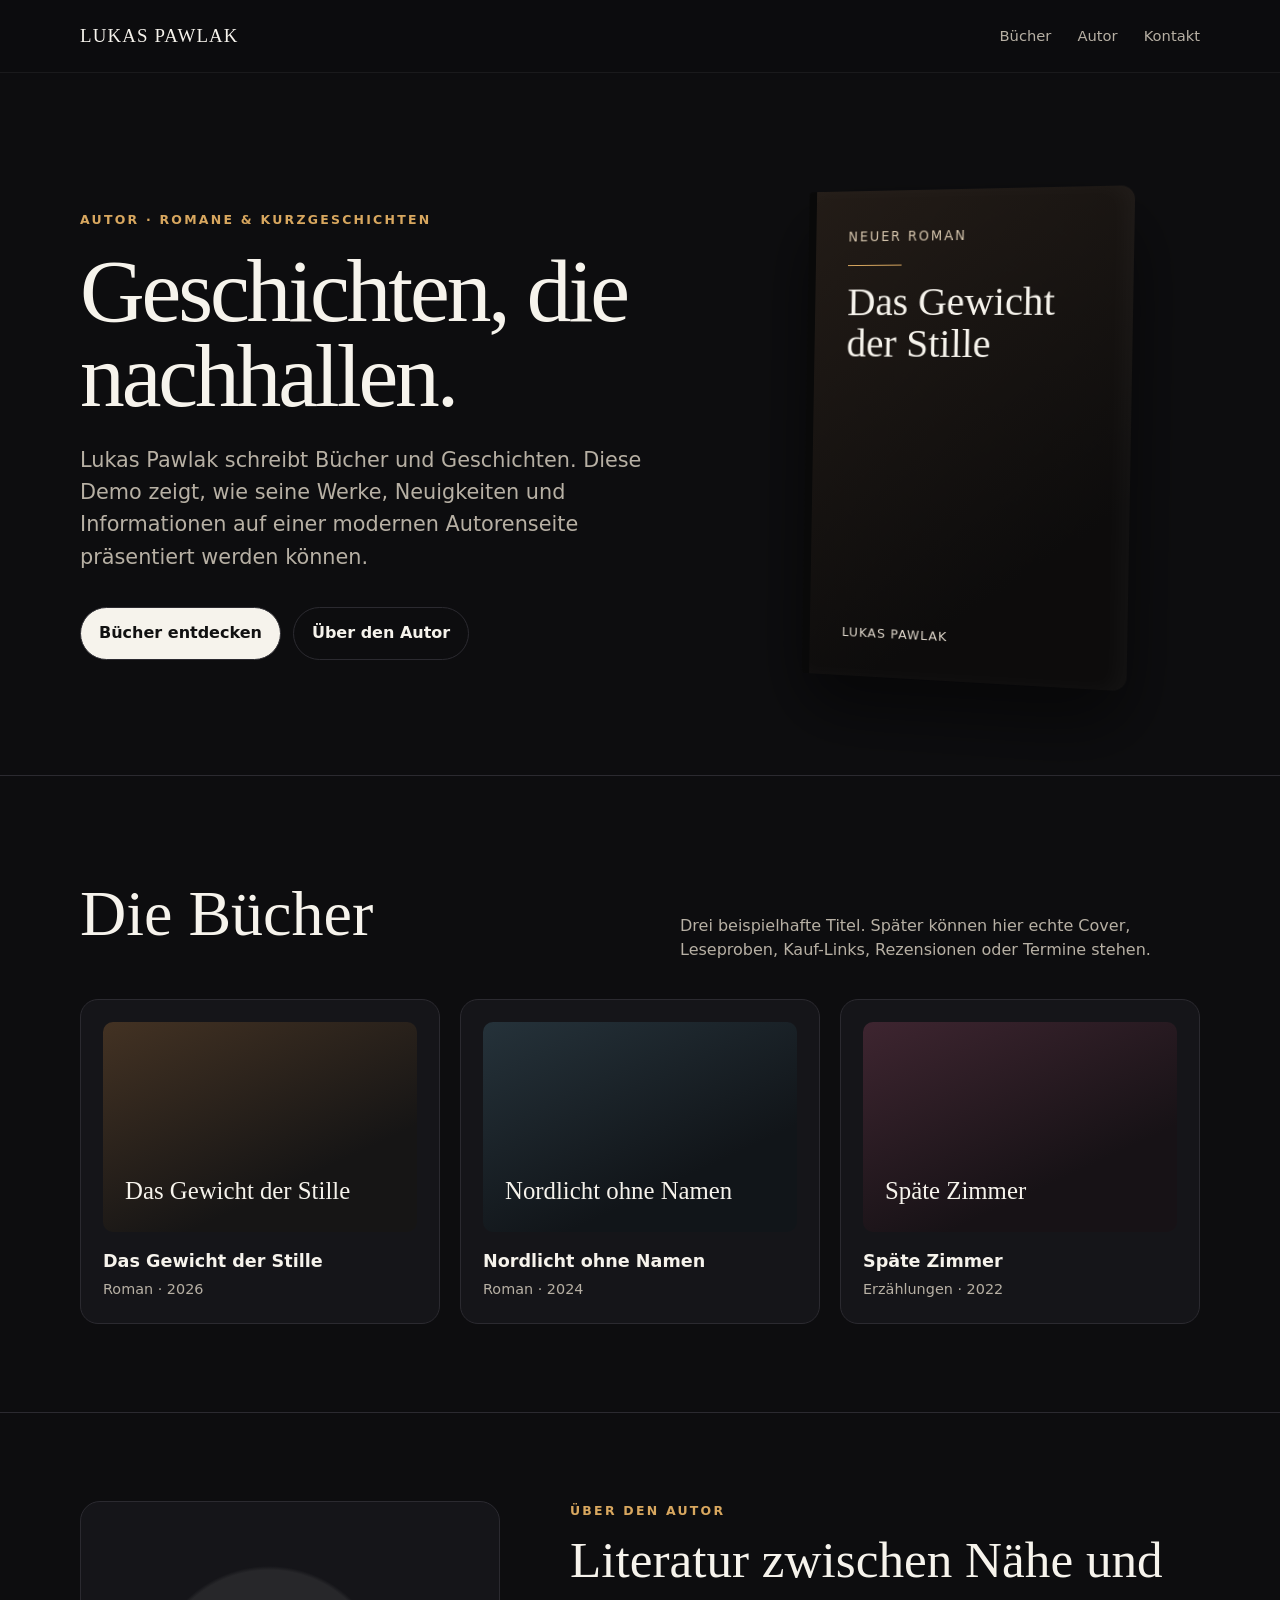
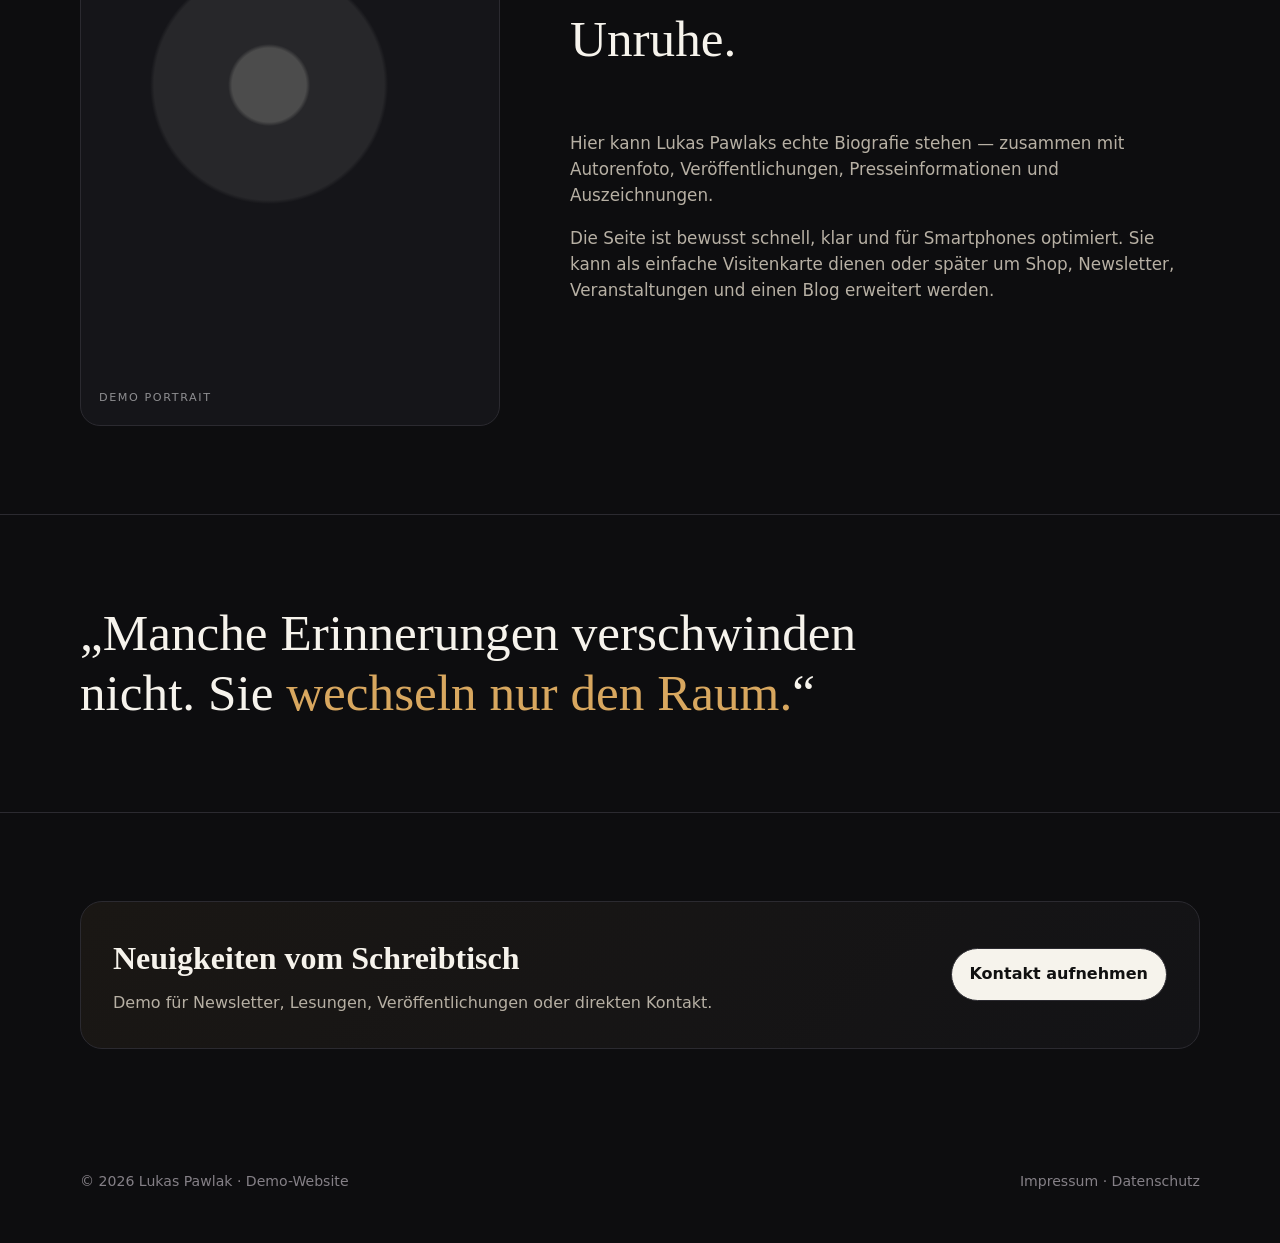
==== lukas-author-demo/index.html @ eeb44cf4 "Add Lukas Pawlak author website demo" ====
<!doctype html>
<html lang="de">
<head>
  <meta charset="utf-8" />
  <meta name="viewport" content="width=device-width,initial-scale=1" />
  <meta name="theme-color" content="#0d0d0f" />
  <title>Lukas Pawlak — Autor</title>
  <meta name="description" content="Autorenseite von Lukas Pawlak — Bücher, Geschichten und Neuigkeiten." />
  <style>
    :root{
      --bg:#0d0d0f;--panel:#151519;--text:#f6f3ec;--muted:#b7b0a4;--line:#2b2a30;--accent:#d8a75f;
    }
    *{box-sizing:border-box} html{scroll-behavior:smooth}
    body{margin:0;font-family:Inter,ui-sans-serif,system-ui,-apple-system,BlinkMacSystemFont,"Segoe UI",sans-serif;background:var(--bg);color:var(--text);line-height:1.55}
    a{color:inherit;text-decoration:none} img{max-width:100%;display:block}
    .wrap{width:min(1120px,calc(100% - 36px));margin:auto}
    header{position:sticky;top:0;z-index:20;background:rgba(13,13,15,.82);backdrop-filter:blur(16px);border-bottom:1px solid rgba(255,255,255,.06)}
    nav{height:72px;display:flex;align-items:center;justify-content:space-between;gap:20px}
    .brand{font-family:Georgia,serif;font-size:1.18rem;letter-spacing:.06em}.navlinks{display:flex;gap:26px;color:var(--muted);font-size:.92rem}
    .navlinks a:hover{color:var(--text)}
    .hero{min-height:78vh;display:grid;grid-template-columns:1.1fr .9fr;gap:70px;align-items:center;padding:86px 0 64px}
    .eyebrow{color:var(--accent);text-transform:uppercase;letter-spacing:.18em;font-size:.78rem;font-weight:700}
    h1{font-family:Georgia,"Times New Roman",serif;font-weight:500;font-size:clamp(3rem,7vw,6.6rem);line-height:.95;margin:18px 0 26px;letter-spacing:-.035em}
    .lead{font-size:clamp(1.05rem,2vw,1.3rem);color:var(--muted);max-width:640px}
    .actions{display:flex;flex-wrap:wrap;gap:12px;margin-top:34px}.btn{padding:13px 18px;border-radius:999px;border:1px solid var(--line);font-weight:650}.btn.primary{background:var(--text);color:#111}.btn:hover{transform:translateY(-1px)}
    .bookstage{display:flex;justify-content:center;perspective:1100px}.book{width:min(330px,75vw);aspect-ratio:.67;background:linear-gradient(145deg,#231c17,#0d0c0c 75%);border-radius:4px 14px 14px 4px;box-shadow:0 35px 70px rgba(0,0,0,.55),inset -10px 0 20px rgba(255,255,255,.03);transform:rotateY(-10deg) rotateZ(1deg);padding:34px;display:flex;flex-direction:column;justify-content:space-between;border-left:8px solid #090909}
    .book small{letter-spacing:.15em;text-transform:uppercase;color:#d5c5ad}.booktitle{font-family:Georgia,serif;font-size:2.55rem;line-height:1.04}.bookmark{width:56px;height:1px;background:var(--accent);margin:16px 0}.author{color:#e0d8cc;letter-spacing:.08em;text-transform:uppercase;font-size:.8rem}
    section{padding:88px 0;border-top:1px solid var(--line)}
    .sectionhead{display:flex;justify-content:space-between;gap:24px;align-items:end;margin-bottom:36px}.sectionhead h2{font-family:Georgia,serif;font-size:clamp(2.2rem,5vw,4rem);font-weight:500;margin:0}.sectionhead p{color:var(--muted);max-width:520px;margin:0}
    .grid{display:grid;grid-template-columns:repeat(3,1fr);gap:20px}.card{background:var(--panel);border:1px solid var(--line);border-radius:18px;padding:22px;min-height:310px;display:flex;flex-direction:column;justify-content:space-between}
    .cover{height:210px;border-radius:10px;padding:22px;font-family:Georgia,serif;font-size:1.55rem;display:flex;align-items:end;background:linear-gradient(155deg,#433223,#161515 70%)}
    .card:nth-child(2) .cover{background:linear-gradient(155deg,#25323a,#111519 70%)}.card:nth-child(3) .cover{background:linear-gradient(155deg,#3e2530,#171216 70%)}
    .meta{color:var(--muted);font-size:.9rem;margin-top:16px}.meta strong{color:var(--text);display:block;font-size:1.1rem;margin-bottom:3px}
    .about{display:grid;grid-template-columns:.8fr 1.2fr;gap:70px}.portrait{aspect-ratio:4/5;border-radius:20px;background:radial-gradient(circle at 45% 35%,#4c4c4c 0 9%,#27272a 10% 28%,#151519 29% 100%);position:relative;overflow:hidden;border:1px solid var(--line)}
    .portrait:after{content:"DEMO PORTRAIT";position:absolute;bottom:18px;left:18px;color:#8e8e91;font-size:.7rem;letter-spacing:.14em}.abouttext h3{font-family:Georgia,serif;font-size:clamp(2rem,4vw,3.2rem);font-weight:500;margin-top:0}.abouttext p{color:var(--muted);font-size:1.05rem}
    blockquote{font-family:Georgia,serif;font-size:clamp(1.8rem,4vw,3.25rem);line-height:1.18;margin:0;max-width:900px}blockquote span{color:var(--accent)}
    .newsletter{background:linear-gradient(135deg,#1a1714,#131316);border:1px solid var(--line);border-radius:22px;padding:32px;display:flex;justify-content:space-between;gap:30px;align-items:center}.newsletter h3{font-family:Georgia,serif;font-size:2rem;margin:0 0 8px}.newsletter p{margin:0;color:var(--muted)}
    footer{padding:34px 0 50px;color:#858087;font-size:.88rem}.foot{display:flex;justify-content:space-between;gap:20px;flex-wrap:wrap}
    @media(max-width:760px){.navlinks{display:none}.hero{grid-template-columns:1fr;gap:44px;padding-top:60px}.bookstage{order:-1}.book{width:58vw;min-width:215px}.grid{grid-template-columns:1fr}.about{grid-template-columns:1fr}.portrait{max-width:380px}.sectionhead{display:block}.sectionhead p{margin-top:12px}.newsletter{display:block}.newsletter .btn{display:inline-block;margin-top:20px}section{padding:68px 0}}
  </style>
</head>
<body>
<header><div class="wrap"><nav><a class="brand" href="#top">LUKAS PAWLAK</a><div class="navlinks"><a href="#books">Bücher</a><a href="#about">Autor</a><a href="#kontakt">Kontakt</a></div></nav></div></header>
<main id="top">
  <div class="wrap hero">
    <div>
      <div class="eyebrow">Autor · Romane & Kurzgeschichten</div>
      <h1>Geschichten, die nachhallen.</h1>
      <p class="lead">Lukas Pawlak schreibt Bücher und Geschichten. Diese Demo zeigt, wie seine Werke, Neuigkeiten und Informationen auf einer modernen Autorenseite präsentiert werden können.</p>
      <div class="actions"><a class="btn primary" href="#books">Bücher entdecken</a><a class="btn" href="#about">Über den Autor</a></div>
    </div>
    <div class="bookstage" aria-label="Buchcover Demo"><div class="book"><div><small>Neuer Roman</small><div class="bookmark"></div><div class="booktitle">Das Gewicht<br>der Stille</div></div><div class="author">Lukas Pawlak</div></div></div>
  </div>

  <section id="books"><div class="wrap"><div class="sectionhead"><h2>Die Bücher</h2><p>Drei beispielhafte Titel. Später können hier echte Cover, Leseproben, Kauf-Links, Rezensionen oder Termine stehen.</p></div>
    <div class="grid">
      <article class="card"><div class="cover">Das Gewicht der Stille</div><div class="meta"><strong>Das Gewicht der Stille</strong>Roman · 2026</div></article>
      <article class="card"><div class="cover">Nordlicht ohne Namen</div><div class="meta"><strong>Nordlicht ohne Namen</strong>Roman · 2024</div></article>
      <article class="card"><div class="cover">Späte Zimmer</div><div class="meta"><strong>Späte Zimmer</strong>Erzählungen · 2022</div></article>
    </div>
  </div></section>

  <section id="about"><div class="wrap about"><div class="portrait"></div><div class="abouttext"><div class="eyebrow">Über den Autor</div><h3>Literatur zwischen Nähe und Unruhe.</h3><p>Hier kann Lukas Pawlaks echte Biografie stehen — zusammen mit Autorenfoto, Veröffentlichungen, Presseinformationen und Auszeichnungen.</p><p>Die Seite ist bewusst schnell, klar und für Smartphones optimiert. Sie kann als einfache Visitenkarte dienen oder später um Shop, Newsletter, Veranstaltungen und einen Blog erweitert werden.</p></div></div></section>

  <section><div class="wrap"><blockquote>„Manche Erinnerungen verschwinden nicht. Sie <span>wechseln nur den Raum.</span>“</blockquote></div></section>

  <section id="kontakt"><div class="wrap"><div class="newsletter"><div><h3>Neuigkeiten vom Schreibtisch</h3><p>Demo für Newsletter, Lesungen, Veröffentlichungen oder direkten Kontakt.</p></div><a class="btn primary" href="mailto:autor@example.com">Kontakt aufnehmen</a></div></div></section>
</main>
<footer><div class="wrap foot"><span>© 2026 Lukas Pawlak · Demo-Website</span><span>Impressum · Datenschutz</span></div></footer>
</body>
</html>
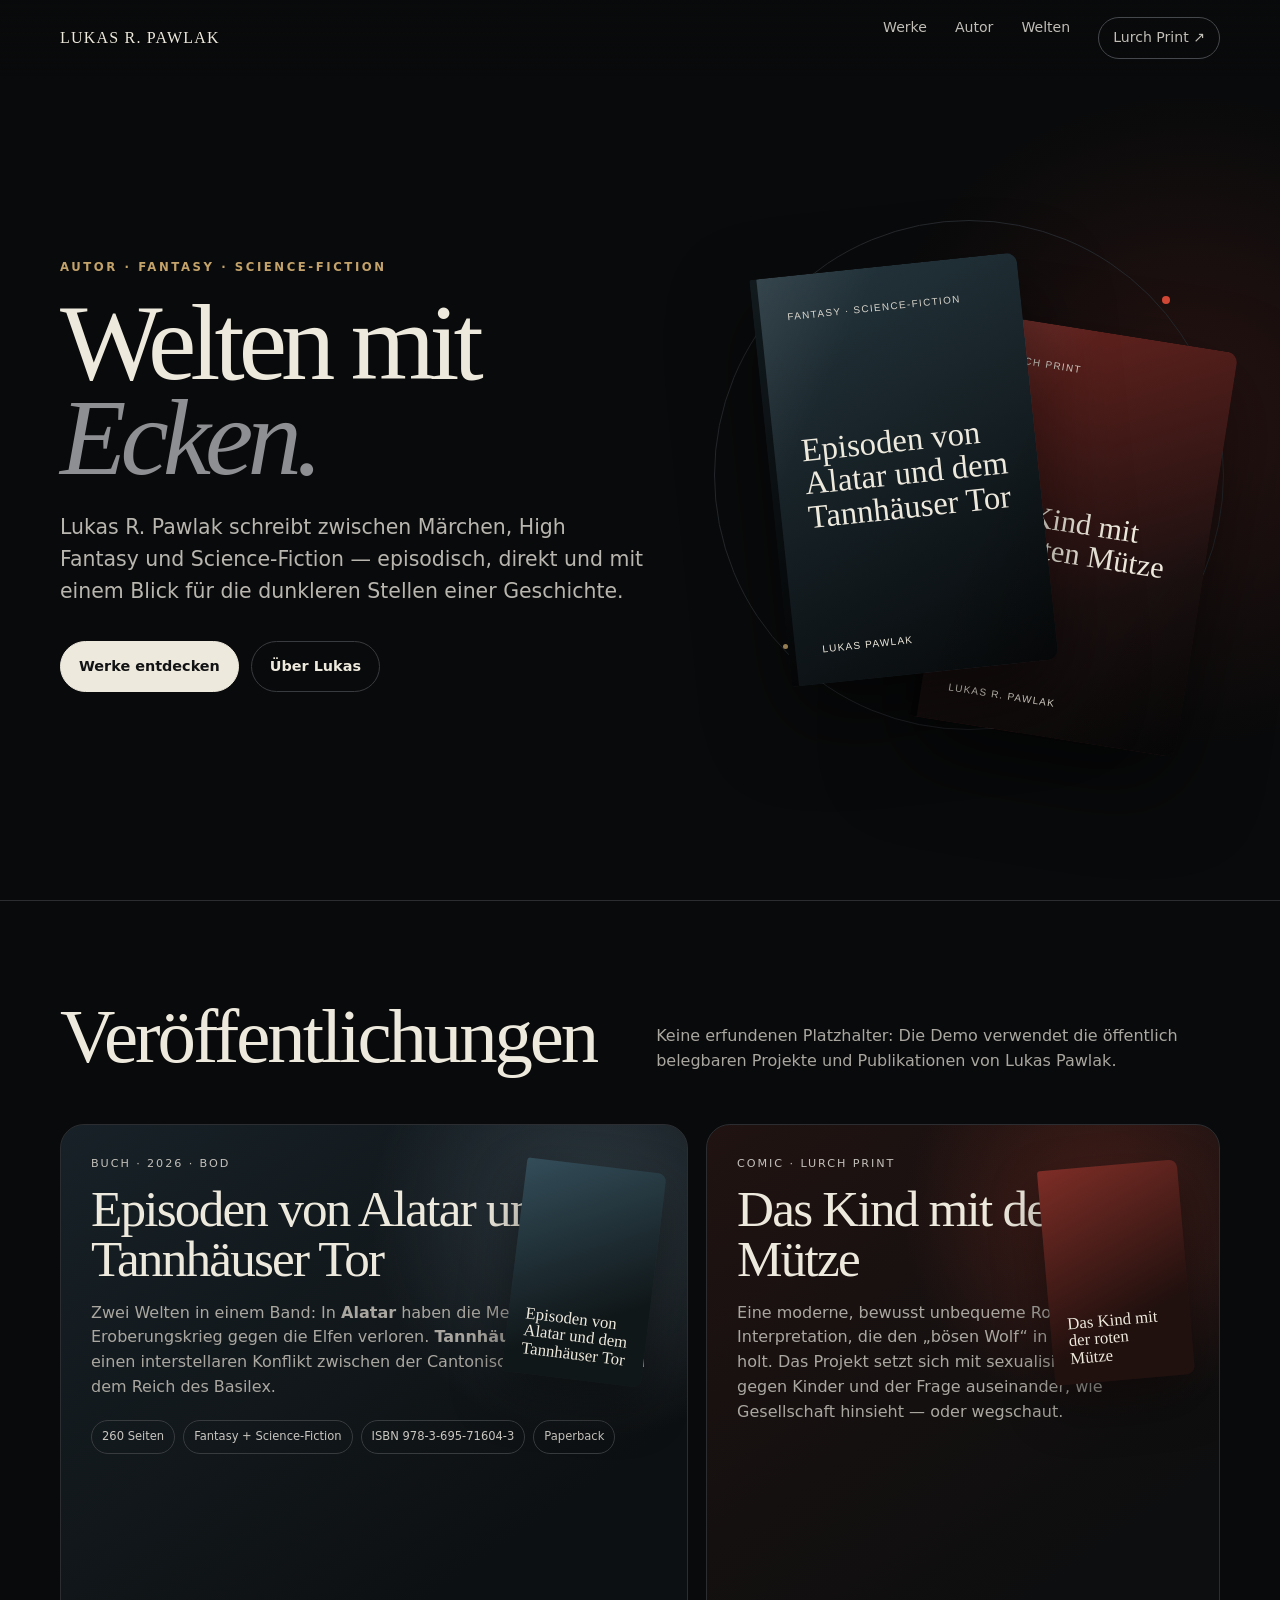
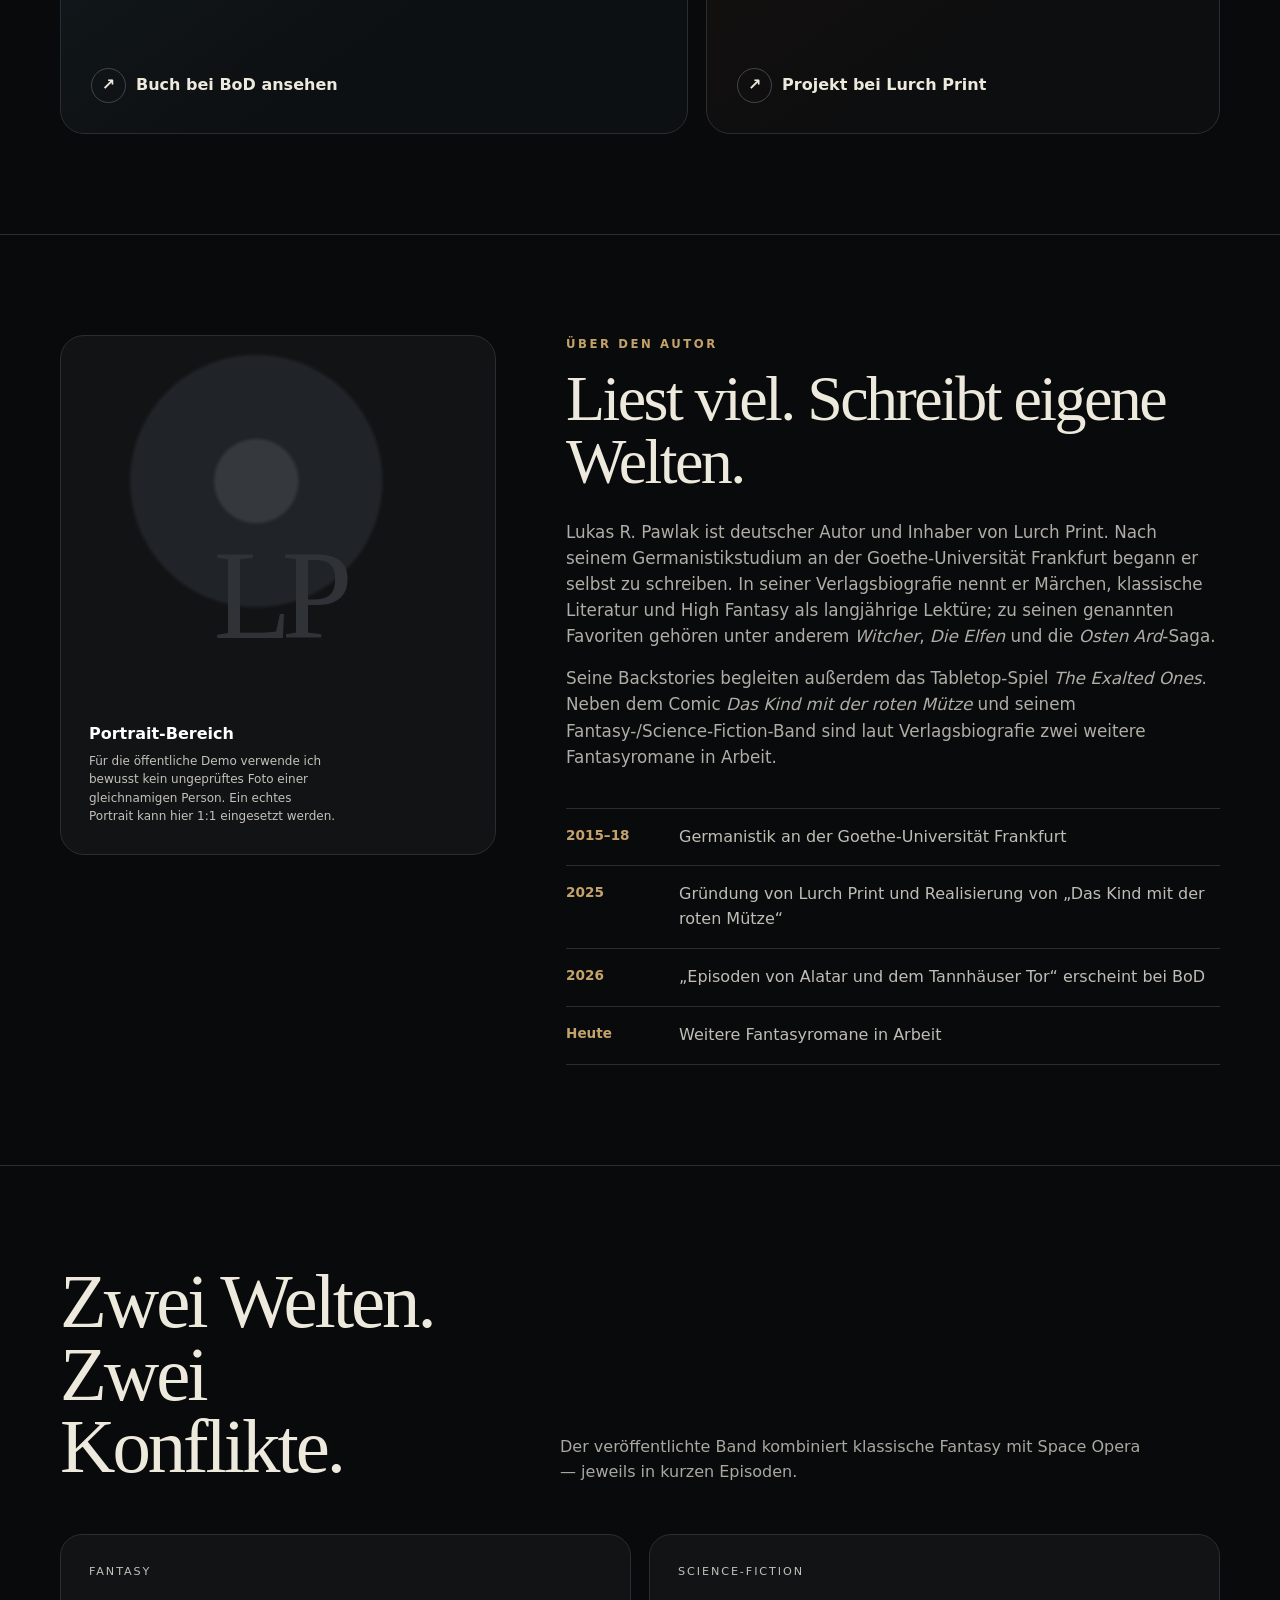
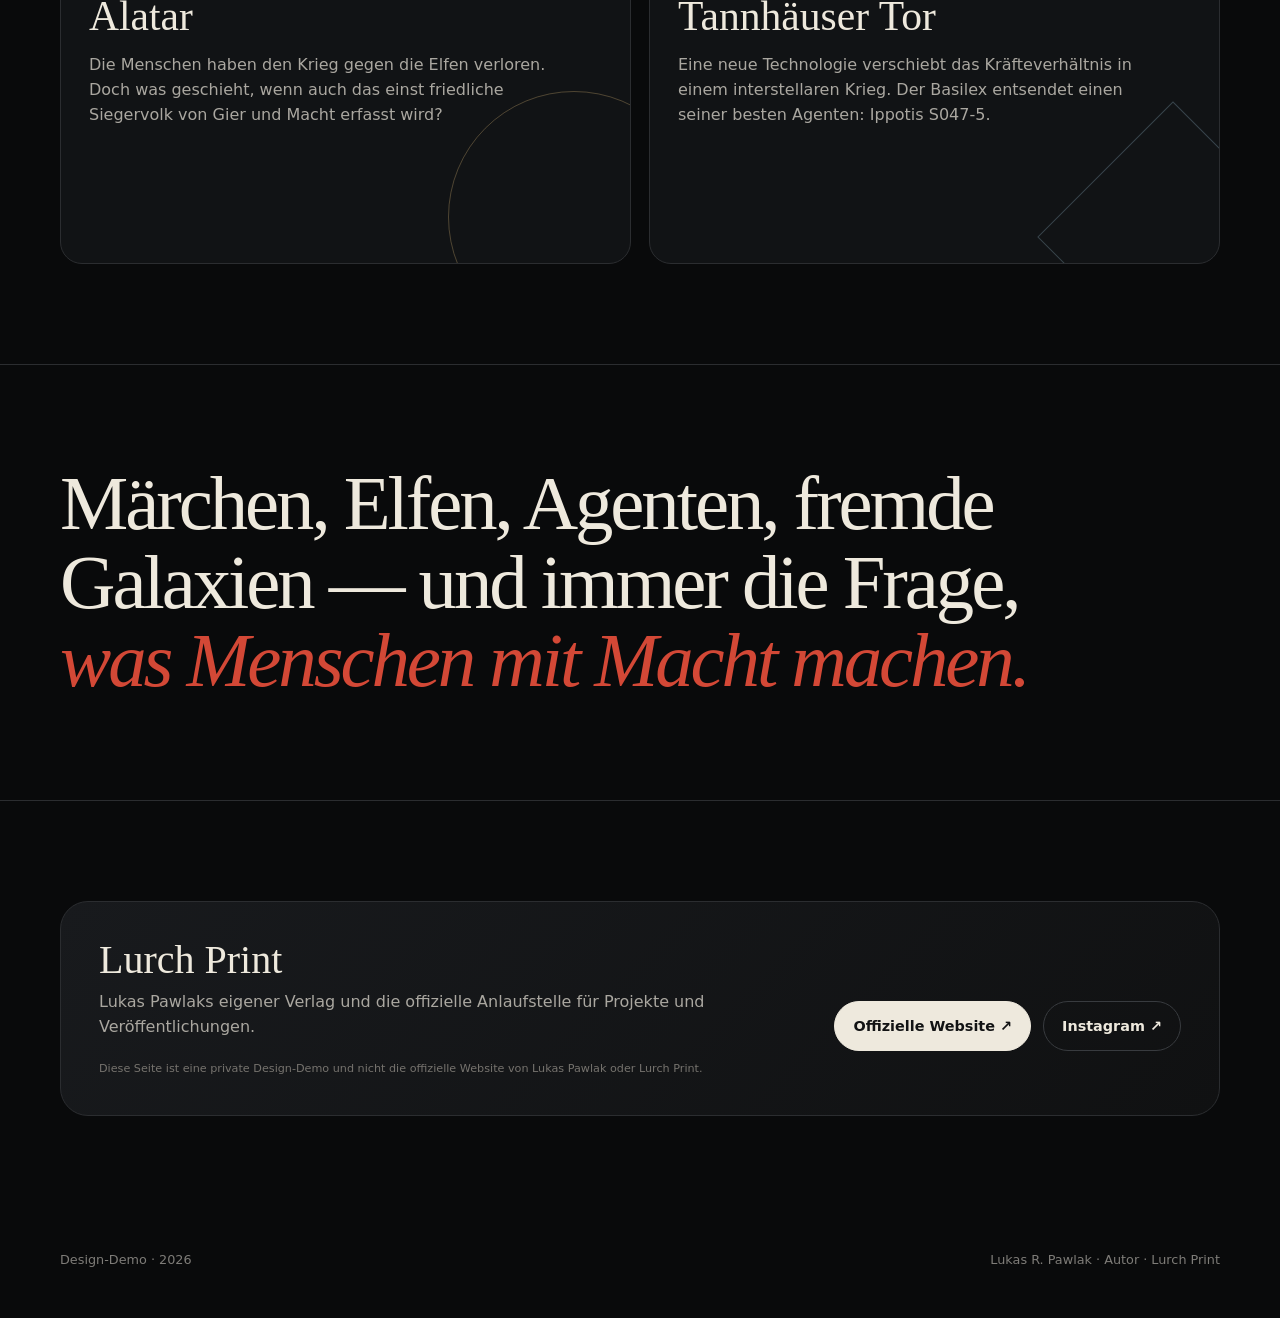
==== commit 4b85f098: "Replace placeholder demo with researched Lukas Pawlak author site" ====
--- a/lukas-author-demo/index.html
+++ b/lukas-author-demo/index.html
@@ -1,71 +1,42 @@
 <!doctype html>
 <html lang="de">
 <head>
-  <meta charset="utf-8" />
-  <meta name="viewport" content="width=device-width,initial-scale=1" />
-  <meta name="theme-color" content="#0d0d0f" />
-  <title>Lukas Pawlak — Autor</title>
-  <meta name="description" content="Autorenseite von Lukas Pawlak — Bücher, Geschichten und Neuigkeiten." />
-  <style>
-    :root{
-      --bg:#0d0d0f;--panel:#151519;--text:#f6f3ec;--muted:#b7b0a4;--line:#2b2a30;--accent:#d8a75f;
-    }
-    *{box-sizing:border-box} html{scroll-behavior:smooth}
-    body{margin:0;font-family:Inter,ui-sans-serif,system-ui,-apple-system,BlinkMacSystemFont,"Segoe UI",sans-serif;background:var(--bg);color:var(--text);line-height:1.55}
-    a{color:inherit;text-decoration:none} img{max-width:100%;display:block}
-    .wrap{width:min(1120px,calc(100% - 36px));margin:auto}
-    header{position:sticky;top:0;z-index:20;background:rgba(13,13,15,.82);backdrop-filter:blur(16px);border-bottom:1px solid rgba(255,255,255,.06)}
-    nav{height:72px;display:flex;align-items:center;justify-content:space-between;gap:20px}
-    .brand{font-family:Georgia,serif;font-size:1.18rem;letter-spacing:.06em}.navlinks{display:flex;gap:26px;color:var(--muted);font-size:.92rem}
-    .navlinks a:hover{color:var(--text)}
-    .hero{min-height:78vh;display:grid;grid-template-columns:1.1fr .9fr;gap:70px;align-items:center;padding:86px 0 64px}
-    .eyebrow{color:var(--accent);text-transform:uppercase;letter-spacing:.18em;font-size:.78rem;font-weight:700}
-    h1{font-family:Georgia,"Times New Roman",serif;font-weight:500;font-size:clamp(3rem,7vw,6.6rem);line-height:.95;margin:18px 0 26px;letter-spacing:-.035em}
-    .lead{font-size:clamp(1.05rem,2vw,1.3rem);color:var(--muted);max-width:640px}
-    .actions{display:flex;flex-wrap:wrap;gap:12px;margin-top:34px}.btn{padding:13px 18px;border-radius:999px;border:1px solid var(--line);font-weight:650}.btn.primary{background:var(--text);color:#111}.btn:hover{transform:translateY(-1px)}
-    .bookstage{display:flex;justify-content:center;perspective:1100px}.book{width:min(330px,75vw);aspect-ratio:.67;background:linear-gradient(145deg,#231c17,#0d0c0c 75%);border-radius:4px 14px 14px 4px;box-shadow:0 35px 70px rgba(0,0,0,.55),inset -10px 0 20px rgba(255,255,255,.03);transform:rotateY(-10deg) rotateZ(1deg);padding:34px;display:flex;flex-direction:column;justify-content:space-between;border-left:8px solid #090909}
-    .book small{letter-spacing:.15em;text-transform:uppercase;color:#d5c5ad}.booktitle{font-family:Georgia,serif;font-size:2.55rem;line-height:1.04}.bookmark{width:56px;height:1px;background:var(--accent);margin:16px 0}.author{color:#e0d8cc;letter-spacing:.08em;text-transform:uppercase;font-size:.8rem}
-    section{padding:88px 0;border-top:1px solid var(--line)}
-    .sectionhead{display:flex;justify-content:space-between;gap:24px;align-items:end;margin-bottom:36px}.sectionhead h2{font-family:Georgia,serif;font-size:clamp(2.2rem,5vw,4rem);font-weight:500;margin:0}.sectionhead p{color:var(--muted);max-width:520px;margin:0}
-    .grid{display:grid;grid-template-columns:repeat(3,1fr);gap:20px}.card{background:var(--panel);border:1px solid var(--line);border-radius:18px;padding:22px;min-height:310px;display:flex;flex-direction:column;justify-content:space-between}
-    .cover{height:210px;border-radius:10px;padding:22px;font-family:Georgia,serif;font-size:1.55rem;display:flex;align-items:end;background:linear-gradient(155deg,#433223,#161515 70%)}
-    .card:nth-child(2) .cover{background:linear-gradient(155deg,#25323a,#111519 70%)}.card:nth-child(3) .cover{background:linear-gradient(155deg,#3e2530,#171216 70%)}
-    .meta{color:var(--muted);font-size:.9rem;margin-top:16px}.meta strong{color:var(--text);display:block;font-size:1.1rem;margin-bottom:3px}
-    .about{display:grid;grid-template-columns:.8fr 1.2fr;gap:70px}.portrait{aspect-ratio:4/5;border-radius:20px;background:radial-gradient(circle at 45% 35%,#4c4c4c 0 9%,#27272a 10% 28%,#151519 29% 100%);position:relative;overflow:hidden;border:1px solid var(--line)}
-    .portrait:after{content:"DEMO PORTRAIT";position:absolute;bottom:18px;left:18px;color:#8e8e91;font-size:.7rem;letter-spacing:.14em}.abouttext h3{font-family:Georgia,serif;font-size:clamp(2rem,4vw,3.2rem);font-weight:500;margin-top:0}.abouttext p{color:var(--muted);font-size:1.05rem}
-    blockquote{font-family:Georgia,serif;font-size:clamp(1.8rem,4vw,3.25rem);line-height:1.18;margin:0;max-width:900px}blockquote span{color:var(--accent)}
-    .newsletter{background:linear-gradient(135deg,#1a1714,#131316);border:1px solid var(--line);border-radius:22px;padding:32px;display:flex;justify-content:space-between;gap:30px;align-items:center}.newsletter h3{font-family:Georgia,serif;font-size:2rem;margin:0 0 8px}.newsletter p{margin:0;color:var(--muted)}
-    footer{padding:34px 0 50px;color:#858087;font-size:.88rem}.foot{display:flex;justify-content:space-between;gap:20px;flex-wrap:wrap}
-    @media(max-width:760px){.navlinks{display:none}.hero{grid-template-columns:1fr;gap:44px;padding-top:60px}.bookstage{order:-1}.book{width:58vw;min-width:215px}.grid{grid-template-columns:1fr}.about{grid-template-columns:1fr}.portrait{max-width:380px}.sectionhead{display:block}.sectionhead p{margin-top:12px}.newsletter{display:block}.newsletter .btn{display:inline-block;margin-top:20px}section{padding:68px 0}}
-  </style>
+<meta charset="utf-8" />
+<meta name="viewport" content="width=device-width,initial-scale=1,viewport-fit=cover" />
+<meta name="theme-color" content="#0b0c0d" />
+<title>Lukas R. Pawlak — Autor · Fantasy · Science-Fiction</title>
+<meta name="description" content="Lukas R. Pawlak — Autor von Fantasy- und Science-Fiction-Geschichten, Gründer von Lurch Print." />
+<style>
+:root{--bg:#090a0b;--paper:#eee9dd;--ink:#121314;--muted:#a29f98;--line:#2b2d30;--red:#d34836;--gold:#c4a36b;--blue:#728c9c}
+*{box-sizing:border-box}html{scroll-behavior:smooth}body{margin:0;background:var(--bg);color:var(--paper);font-family:Inter,ui-sans-serif,system-ui,-apple-system,BlinkMacSystemFont,"Segoe UI",sans-serif;line-height:1.55;overflow-x:hidden}a{color:inherit;text-decoration:none}button,a{touch-action:manipulation}.wrap{width:min(1160px,calc(100% - 34px));margin:auto}
+header{position:fixed;top:0;left:0;right:0;z-index:50;background:linear-gradient(to bottom,rgba(9,10,11,.94),rgba(9,10,11,.62),transparent);padding-top:env(safe-area-inset-top)}nav{height:76px;display:flex;align-items:center;justify-content:space-between}.brand{font-family:Georgia,serif;letter-spacing:.075em;font-size:1rem}.links{display:flex;gap:28px;color:#c1beb7;font-size:.88rem}.links a:hover{color:#fff}.pill{border:1px solid #45484c;border-radius:999px;padding:9px 14px}
+.hero{min-height:100svh;display:grid;grid-template-columns:1.08fr .92fr;align-items:center;gap:70px;padding:130px 0 80px;position:relative}.hero:before{content:"";position:absolute;z-index:-1;width:680px;height:680px;border-radius:50%;right:-310px;top:80px;background:radial-gradient(circle,rgba(211,72,54,.15),rgba(211,72,54,0) 68%)}.kicker{font-size:.73rem;text-transform:uppercase;letter-spacing:.22em;color:var(--gold);font-weight:800}.hero h1{font:500 clamp(3.9rem,8.5vw,8rem)/.88 Georgia,serif;letter-spacing:-.055em;margin:18px 0 26px}.hero h1 i{font-weight:400;color:#8d8f92}.lead{max-width:650px;font-size:clamp(1.05rem,2vw,1.28rem);color:#b9b6af}.actions{display:flex;gap:12px;flex-wrap:wrap;margin-top:34px}.btn{display:inline-flex;align-items:center;justify-content:center;padding:13px 18px;border-radius:999px;border:1px solid #383b3f;font-weight:700;font-size:.9rem;transition:.2s}.btn.primary{background:var(--paper);color:var(--ink);border-color:var(--paper)}.btn:hover{transform:translateY(-2px)}
+.visual{position:relative;min-height:570px;display:flex;align-items:center;justify-content:center}.book{position:absolute;width:268px;aspect-ratio:.655;border-radius:3px 11px 11px 3px;padding:27px;box-shadow:0 35px 80px rgba(0,0,0,.5);display:flex;flex-direction:column;justify-content:space-between;font-family:Georgia,serif;border-left:7px solid rgba(0,0,0,.4);overflow:hidden}.book:after{content:"";position:absolute;inset:0;background:linear-gradient(120deg,rgba(255,255,255,.08),transparent 25%,transparent 70%,rgba(0,0,0,.22));pointer-events:none}.book.one{background:linear-gradient(155deg,#25363e,#11191d 63%,#07090a);transform:translate(-65px,-5px) rotate(-6deg);z-index:2}.book.two{background:linear-gradient(155deg,#6a241f,#1b1010 65%,#080808);transform:translate(105px,60px) rotate(9deg);z-index:1}.book .small{font-family:Inter,sans-serif;text-transform:uppercase;letter-spacing:.14em;font-size:.62rem;color:#d8d5cc}.book .bt{font-size:2.05rem;line-height:1.02}.book.two .bt{font-size:1.9rem}.book .ba{font-family:Inter,sans-serif;text-transform:uppercase;letter-spacing:.12em;font-size:.63rem}.orbit{position:absolute;width:510px;height:510px;border-radius:50%;border:1px solid #25282c}.orbit:before,.orbit:after{content:"";position:absolute;border-radius:50%;background:var(--red)}.orbit:before{width:8px;height:8px;top:75px;right:53px}.orbit:after{width:5px;height:5px;bottom:80px;left:68px;background:var(--gold)}
+section{border-top:1px solid var(--line);padding:100px 0}.head{display:grid;grid-template-columns:.8fr 1.2fr;gap:60px;align-items:end;margin-bottom:50px}.head h2{font:500 clamp(2.7rem,6vw,5.2rem)/.95 Georgia,serif;letter-spacing:-.04em;margin:0}.head p{margin:0;color:#aaa7a0;max-width:600px}.works{display:grid;grid-template-columns:1.1fr .9fr;gap:18px}.work{border:1px solid var(--line);background:#111315;border-radius:24px;overflow:hidden;min-height:480px;position:relative;display:flex;flex-direction:column;justify-content:space-between;padding:30px}.work.feature{min-height:610px;background:radial-gradient(circle at 85% 15%,rgba(114,140,156,.3),transparent 30%),linear-gradient(145deg,#172127,#0d1012 70%)}.work.red{background:radial-gradient(circle at 78% 15%,rgba(211,72,54,.25),transparent 31%),linear-gradient(145deg,#201311,#0d0e0f 73%)}.tag{font-size:.7rem;text-transform:uppercase;letter-spacing:.17em;color:#c3c0ba}.work h3{font:500 clamp(2.25rem,4vw,4.2rem)/.98 Georgia,serif;margin:12px 0 16px;letter-spacing:-.035em}.work p{color:#aaa7a0;max-width:660px}.facts{display:flex;gap:8px;flex-wrap:wrap;margin:20px 0}.fact{border:1px solid #383b3e;border-radius:999px;padding:7px 10px;font-size:.72rem;color:#c9c6c0}.worklink{display:inline-flex;align-items:center;gap:10px;margin-top:15px;font-weight:800}.arrow{width:35px;height:35px;border-radius:50%;display:grid;place-items:center;border:1px solid #42464b}.cover-mini{position:absolute;right:33px;top:40px;width:140px;aspect-ratio:.65;border-radius:3px 8px 8px 3px;background:linear-gradient(155deg,#334d59,#101719 70%);box-shadow:0 22px 50px rgba(0,0,0,.45);transform:rotate(7deg);padding:17px;font:500 1.05rem/1.05 Georgia,serif;display:flex;align-items:end}.work.red .cover-mini{background:linear-gradient(155deg,#7d2d26,#20100e 70%);transform:rotate(-5deg)}
+.bio{display:grid;grid-template-columns:.8fr 1.2fr;gap:70px;align-items:start}.portrait{border:1px solid var(--line);border-radius:24px;overflow:hidden;min-height:520px;position:relative;background:radial-gradient(circle at 45% 28%,#35383c 0 9%,#202327 10% 28%,#111315 29% 100%);display:flex;align-items:end;padding:28px}.portrait .monogram{position:absolute;inset:0;display:grid;place-items:center;font:500 8rem/1 Georgia,serif;color:#2f3337;letter-spacing:-.08em}.portrait .caption{position:relative;z-index:2;font-size:.75rem;color:#c5c1ba;max-width:250px}.portrait .caption strong{display:block;color:#fff;font-size:1rem;margin-bottom:5px}.bioText h3{font:500 clamp(2.5rem,5vw,4.6rem)/.98 Georgia,serif;letter-spacing:-.04em;margin:15px 0 25px}.bioText p{color:#b0ada6;font-size:1.05rem;max-width:720px}.timeline{margin-top:38px;border-top:1px solid var(--line)}.row{display:grid;grid-template-columns:95px 1fr;gap:18px;padding:16px 0;border-bottom:1px solid var(--line)}.row b{color:var(--gold);font-size:.85rem}.row span{color:#c0bdb6}
+.worlds{display:grid;grid-template-columns:repeat(2,1fr);gap:18px}.world{min-height:330px;border-radius:22px;border:1px solid var(--line);padding:28px;position:relative;overflow:hidden;background:#111315}.world:first-child:after{content:"";position:absolute;width:250px;height:250px;border:1px solid rgba(196,163,107,.35);border-radius:50%;right:-70px;bottom:-80px}.world:last-child:after{content:"";position:absolute;width:190px;height:190px;border:1px solid rgba(114,140,156,.4);transform:rotate(45deg);right:-50px;bottom:-70px}.world h3{font:500 2.6rem/1 Georgia,serif;margin:15px 0}.world p{color:#aaa7a0;max-width:480px}
+.quote{font:500 clamp(2.5rem,6vw,5.5rem)/1.02 Georgia,serif;letter-spacing:-.04em;max-width:1030px}.quote em{color:var(--red);font-weight:400}.contact{display:flex;justify-content:space-between;gap:35px;align-items:center;border-radius:28px;background:linear-gradient(135deg,#181a1d,#101112);border:1px solid var(--line);padding:38px}.contact h3{font:500 2.5rem/1 Georgia,serif;margin:0 0 10px}.contact p{margin:0;color:#aaa7a0;max-width:650px}footer{padding:34px 0 48px;color:#7e7c78;font-size:.8rem}.foot{display:flex;justify-content:space-between;gap:20px;flex-wrap:wrap}
+.notice{font-size:.7rem;color:#76736e;margin-top:20px;max-width:650px}
+@media(max-width:820px){.links{display:none}.hero{grid-template-columns:1fr;gap:20px;padding-top:110px}.hero h1{font-size:clamp(4rem,18vw,6.5rem)}.visual{min-height:470px}.orbit{width:390px;height:390px}.book{width:210px}.book.one{transform:translate(-55px,-20px) rotate(-6deg)}.book.two{transform:translate(70px,45px) rotate(9deg)}.book .bt{font-size:1.6rem}.book.two .bt{font-size:1.4rem}.head,.bio{grid-template-columns:1fr;gap:20px}.works,.worlds{grid-template-columns:1fr}.work,.work.feature{min-height:500px}.cover-mini{width:110px;top:28px;right:24px}.bio{gap:35px}.portrait{min-height:420px}.contact{display:block}.contact .actions{margin-top:24px}section{padding:76px 0}}
+@media(max-width:450px){.wrap{width:min(100% - 26px,1160px)}.visual{min-height:420px}.orbit{width:330px;height:330px}.book{width:180px;padding:20px}.book.one{transform:translate(-45px,-20px) rotate(-6deg)}.book.two{transform:translate(58px,35px) rotate(9deg)}.work{padding:23px}.cover-mini{opacity:.45}.portrait .monogram{font-size:6rem}.row{grid-template-columns:72px 1fr}.contact{padding:28px}}
+</style>
 </head>
 <body>
-<header><div class="wrap"><nav><a class="brand" href="#top">LUKAS PAWLAK</a><div class="navlinks"><a href="#books">Bücher</a><a href="#about">Autor</a><a href="#kontakt">Kontakt</a></div></nav></div></header>
+<header><div class="wrap"><nav><a class="brand" href="#top">LUKAS R. PAWLAK</a><div class="links"><a href="#werke">Werke</a><a href="#autor">Autor</a><a href="#welten">Welten</a><a class="pill" href="https://lurchprint.de/">Lurch Print ↗</a></div></nav></div></header>
 <main id="top">
-  <div class="wrap hero">
-    <div>
-      <div class="eyebrow">Autor · Romane & Kurzgeschichten</div>
-      <h1>Geschichten, die nachhallen.</h1>
-      <p class="lead">Lukas Pawlak schreibt Bücher und Geschichten. Diese Demo zeigt, wie seine Werke, Neuigkeiten und Informationen auf einer modernen Autorenseite präsentiert werden können.</p>
-      <div class="actions"><a class="btn primary" href="#books">Bücher entdecken</a><a class="btn" href="#about">Über den Autor</a></div>
-    </div>
-    <div class="bookstage" aria-label="Buchcover Demo"><div class="book"><div><small>Neuer Roman</small><div class="bookmark"></div><div class="booktitle">Das Gewicht<br>der Stille</div></div><div class="author">Lukas Pawlak</div></div></div>
-  </div>
-
-  <section id="books"><div class="wrap"><div class="sectionhead"><h2>Die Bücher</h2><p>Drei beispielhafte Titel. Später können hier echte Cover, Leseproben, Kauf-Links, Rezensionen oder Termine stehen.</p></div>
-    <div class="grid">
-      <article class="card"><div class="cover">Das Gewicht der Stille</div><div class="meta"><strong>Das Gewicht der Stille</strong>Roman · 2026</div></article>
-      <article class="card"><div class="cover">Nordlicht ohne Namen</div><div class="meta"><strong>Nordlicht ohne Namen</strong>Roman · 2024</div></article>
-      <article class="card"><div class="cover">Späte Zimmer</div><div class="meta"><strong>Späte Zimmer</strong>Erzählungen · 2022</div></article>
-    </div>
-  </div></section>
-
-  <section id="about"><div class="wrap about"><div class="portrait"></div><div class="abouttext"><div class="eyebrow">Über den Autor</div><h3>Literatur zwischen Nähe und Unruhe.</h3><p>Hier kann Lukas Pawlaks echte Biografie stehen — zusammen mit Autorenfoto, Veröffentlichungen, Presseinformationen und Auszeichnungen.</p><p>Die Seite ist bewusst schnell, klar und für Smartphones optimiert. Sie kann als einfache Visitenkarte dienen oder später um Shop, Newsletter, Veranstaltungen und einen Blog erweitert werden.</p></div></div></section>
-
-  <section><div class="wrap"><blockquote>„Manche Erinnerungen verschwinden nicht. Sie <span>wechseln nur den Raum.</span>“</blockquote></div></section>
-
-  <section id="kontakt"><div class="wrap"><div class="newsletter"><div><h3>Neuigkeiten vom Schreibtisch</h3><p>Demo für Newsletter, Lesungen, Veröffentlichungen oder direkten Kontakt.</p></div><a class="btn primary" href="mailto:autor@example.com">Kontakt aufnehmen</a></div></div></section>
+<div class="wrap hero">
+<div><div class="kicker">Autor · Fantasy · Science-Fiction</div><h1>Welten mit<br><i>Ecken.</i></h1><p class="lead">Lukas R. Pawlak schreibt zwischen Märchen, High Fantasy und Science-Fiction — episodisch, direkt und mit einem Blick für die dunkleren Stellen einer Geschichte.</p><div class="actions"><a class="btn primary" href="#werke">Werke entdecken</a><a class="btn" href="#autor">Über Lukas</a></div></div>
+<div class="visual" aria-label="Gestaltete Darstellung der Werke"><div class="orbit"></div><div class="book one"><div><span class="small">Fantasy · Science-Fiction</span></div><div class="bt">Episoden von Alatar und dem Tannhäuser Tor</div><div class="ba">Lukas Pawlak</div></div><div class="book two"><div><span class="small">Lurch Print</span></div><div class="bt">Das Kind mit der roten Mütze</div><div class="ba">Lukas R. Pawlak</div></div></div>
+</div>
+<section id="werke"><div class="wrap"><div class="head"><h2>Veröffentlichungen</h2><p>Keine erfundenen Platzhalter: Die Demo verwendet die öffentlich belegbaren Projekte und Publikationen von Lukas Pawlak.</p></div><div class="works">
+<article class="work feature"><div class="cover-mini">Episoden von Alatar und dem Tannhäuser Tor</div><div><div class="tag">Buch · 2026 · BoD</div><h3>Episoden von Alatar und dem Tannhäuser Tor</h3><p>Zwei Welten in einem Band: In <strong>Alatar</strong> haben die Menschen ihren Eroberungskrieg gegen die Elfen verloren. <strong>Tannhäuser Tor</strong> führt in einen interstellaren Konflikt zwischen der Cantonischen Republik und dem Reich des Basilex.</p><div class="facts"><span class="fact">260 Seiten</span><span class="fact">Fantasy + Science-Fiction</span><span class="fact">ISBN 978-3-695-71604-3</span><span class="fact">Paperback</span></div></div><a class="worklink" href="https://buchshop.bod.de/episoden-von-alatar-und-dem-tannhaeuser-tor-lukas-pawlak-9783695716043"><span class="arrow">↗</span> Buch bei BoD ansehen</a></article>
+<article class="work red"><div class="cover-mini">Das Kind mit der roten Mütze</div><div><div class="tag">Comic · Lurch Print</div><h3>Das Kind mit der roten Mütze</h3><p>Eine moderne, bewusst unbequeme Rotkäppchen-Interpretation, die den „bösen Wolf“ in die Gegenwart holt. Das Projekt setzt sich mit sexualisierter Gewalt gegen Kinder und der Frage auseinander, wie Gesellschaft hinsieht — oder wegschaut.</p></div><a class="worklink" href="https://lurchprint.de/produkt/das-kind-mit-der-roten-muetze/"><span class="arrow">↗</span> Projekt bei Lurch Print</a></article>
+</div></div></section>
+<section id="autor"><div class="wrap bio"><div class="portrait"><div class="monogram">LP</div><div class="caption"><strong>Portrait-Bereich</strong>Für die öffentliche Demo verwende ich bewusst kein ungeprüftes Foto einer gleichnamigen Person. Ein echtes Portrait kann hier 1:1 eingesetzt werden.</div></div><div class="bioText"><div class="kicker">Über den Autor</div><h3>Liest viel. Schreibt eigene Welten.</h3><p>Lukas R. Pawlak ist deutscher Autor und Inhaber von Lurch Print. Nach seinem Germanistikstudium an der Goethe-Universität Frankfurt begann er selbst zu schreiben. In seiner Verlagsbiografie nennt er Märchen, klassische Literatur und High Fantasy als langjährige Lektüre; zu seinen genannten Favoriten gehören unter anderem <em>Witcher</em>, <em>Die Elfen</em> und die <em>Osten Ard</em>-Saga.</p><p>Seine Backstories begleiten außerdem das Tabletop-Spiel <em>The Exalted Ones</em>. Neben dem Comic <em>Das Kind mit der roten Mütze</em> und seinem Fantasy-/Science-Fiction-Band sind laut Verlagsbiografie zwei weitere Fantasyromane in Arbeit.</p><div class="timeline"><div class="row"><b>2015–18</b><span>Germanistik an der Goethe-Universität Frankfurt</span></div><div class="row"><b>2025</b><span>Gründung von Lurch Print und Realisierung von „Das Kind mit der roten Mütze“</span></div><div class="row"><b>2026</b><span>„Episoden von Alatar und dem Tannhäuser Tor“ erscheint bei BoD</span></div><div class="row"><b>Heute</b><span>Weitere Fantasyromane in Arbeit</span></div></div></div></div></section>
+<section id="welten"><div class="wrap"><div class="head"><h2>Zwei Welten.<br>Zwei Konflikte.</h2><p>Der veröffentlichte Band kombiniert klassische Fantasy mit Space Opera — jeweils in kurzen Episoden.</p></div><div class="worlds"><article class="world"><div class="tag">Fantasy</div><h3>Alatar</h3><p>Die Menschen haben den Krieg gegen die Elfen verloren. Doch was geschieht, wenn auch das einst friedliche Siegervolk von Gier und Macht erfasst wird?</p></article><article class="world"><div class="tag">Science-Fiction</div><h3>Tannhäuser Tor</h3><p>Eine neue Technologie verschiebt das Kräfteverhältnis in einem interstellaren Krieg. Der Basilex entsendet einen seiner besten Agenten: Ippotis S047-5.</p></article></div></div></section>
+<section><div class="wrap"><div class="quote">Märchen, Elfen, Agenten, fremde Galaxien — und immer die Frage, <em>was Menschen mit Macht machen.</em></div></div></section>
+<section id="kontakt"><div class="wrap"><div class="contact"><div><h3>Lurch Print</h3><p>Lukas Pawlaks eigener Verlag und die offizielle Anlaufstelle für Projekte und Veröffentlichungen.</p><div class="notice">Diese Seite ist eine private Design-Demo und nicht die offizielle Website von Lukas Pawlak oder Lurch Print.</div></div><div class="actions"><a class="btn primary" href="https://lurchprint.de/">Offizielle Website ↗</a><a class="btn" href="https://www.instagram.com/lr.pawlak/">Instagram ↗</a></div></div></div></section>
 </main>
-<footer><div class="wrap foot"><span>© 2026 Lukas Pawlak · Demo-Website</span><span>Impressum · Datenschutz</span></div></footer>
+<footer><div class="wrap foot"><span>Design-Demo · 2026</span><span>Lukas R. Pawlak · Autor · Lurch Print</span></div></footer>
 </body>
 </html>
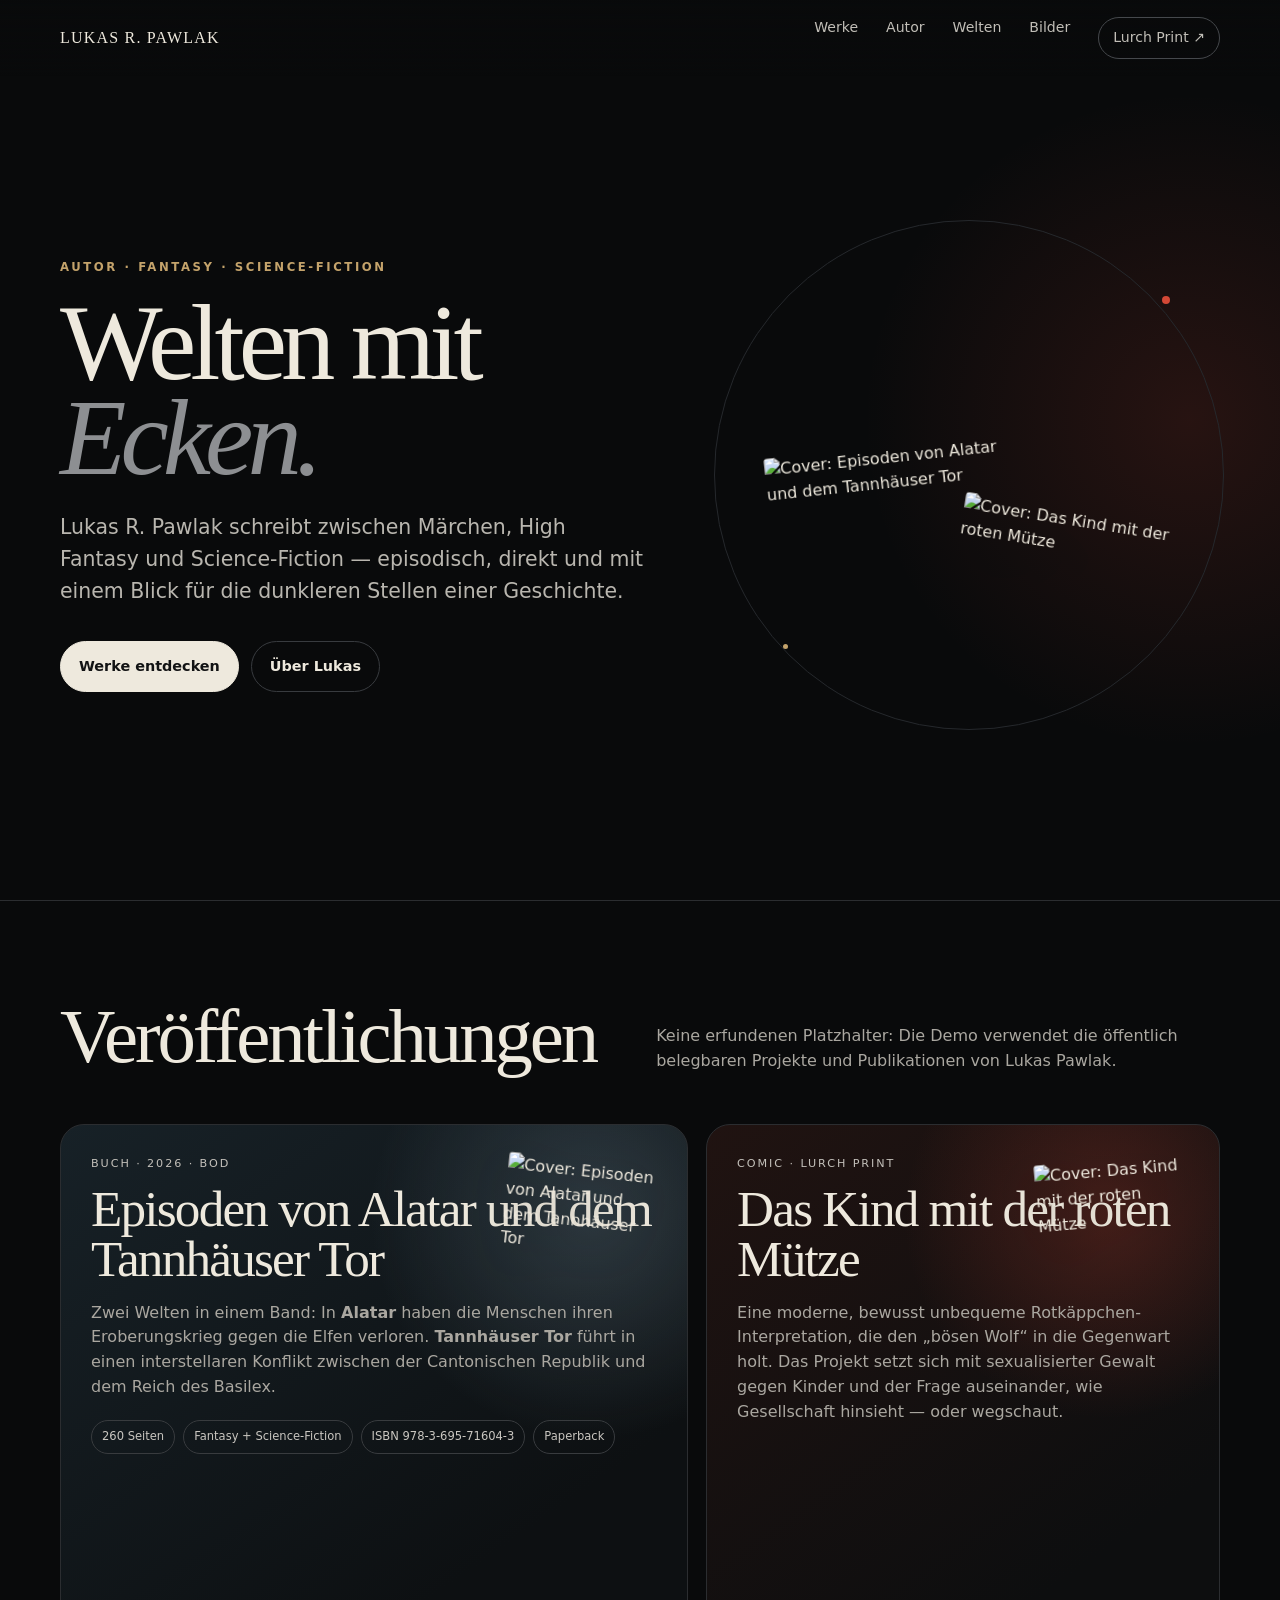
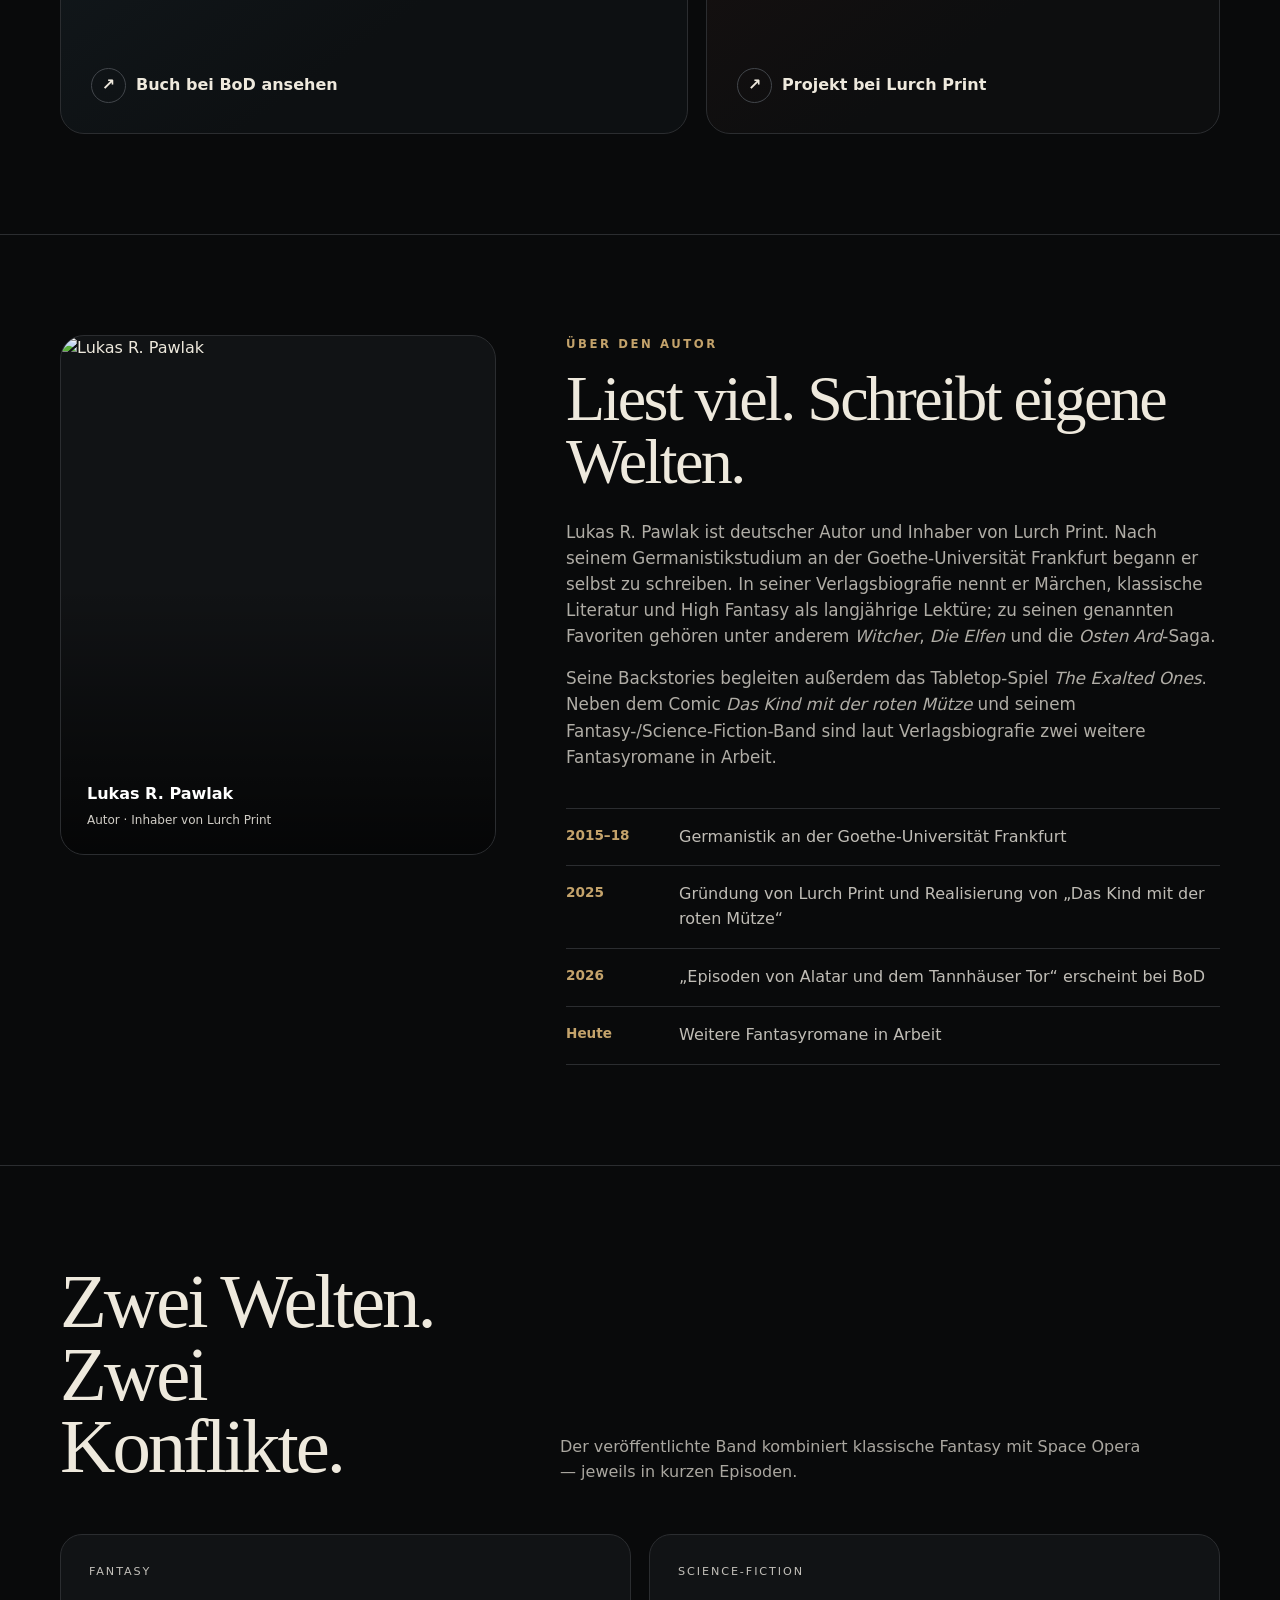
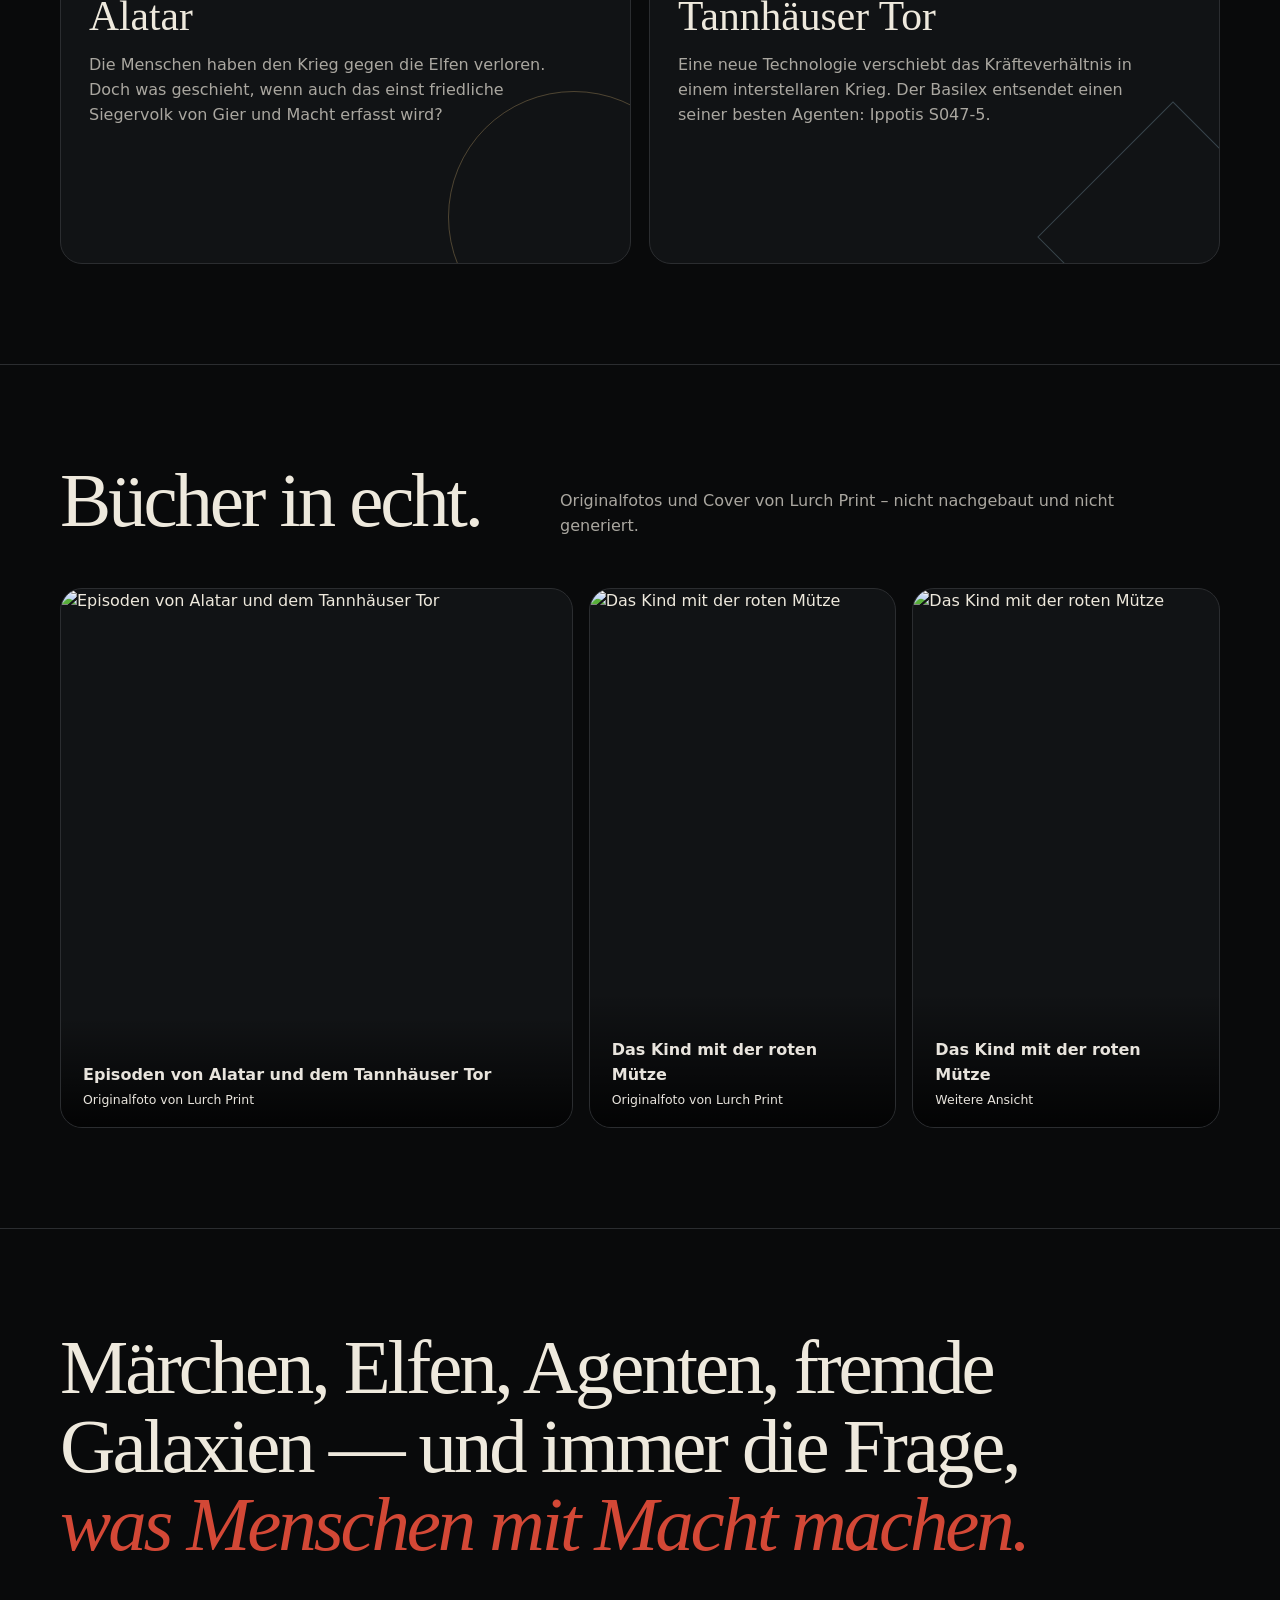
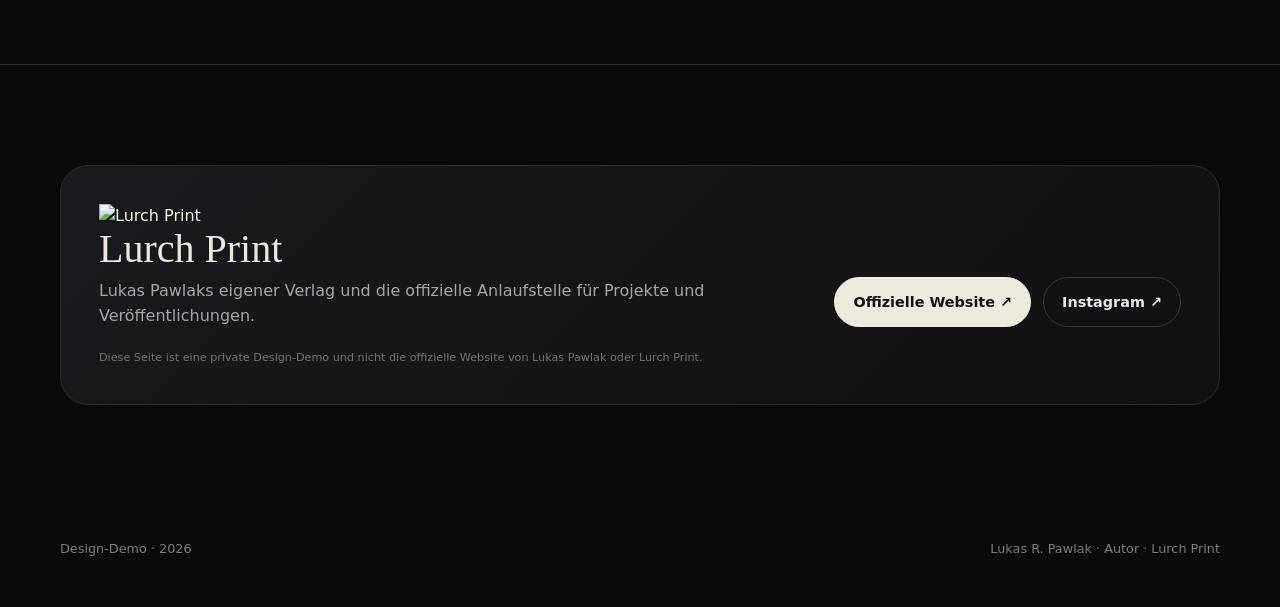
==== commit 2433db86: "Use real Lukas Pawlak and book images from Lurch Print" ====
--- a/lukas-author-demo/index.html
+++ b/lukas-author-demo/index.html
@@ -11,32 +11,34 @@
 *{box-sizing:border-box}html{scroll-behavior:smooth}body{margin:0;background:var(--bg);color:var(--paper);font-family:Inter,ui-sans-serif,system-ui,-apple-system,BlinkMacSystemFont,"Segoe UI",sans-serif;line-height:1.55;overflow-x:hidden}a{color:inherit;text-decoration:none}button,a{touch-action:manipulation}.wrap{width:min(1160px,calc(100% - 34px));margin:auto}
 header{position:fixed;top:0;left:0;right:0;z-index:50;background:linear-gradient(to bottom,rgba(9,10,11,.94),rgba(9,10,11,.62),transparent);padding-top:env(safe-area-inset-top)}nav{height:76px;display:flex;align-items:center;justify-content:space-between}.brand{font-family:Georgia,serif;letter-spacing:.075em;font-size:1rem}.links{display:flex;gap:28px;color:#c1beb7;font-size:.88rem}.links a:hover{color:#fff}.pill{border:1px solid #45484c;border-radius:999px;padding:9px 14px}
 .hero{min-height:100svh;display:grid;grid-template-columns:1.08fr .92fr;align-items:center;gap:70px;padding:130px 0 80px;position:relative}.hero:before{content:"";position:absolute;z-index:-1;width:680px;height:680px;border-radius:50%;right:-310px;top:80px;background:radial-gradient(circle,rgba(211,72,54,.15),rgba(211,72,54,0) 68%)}.kicker{font-size:.73rem;text-transform:uppercase;letter-spacing:.22em;color:var(--gold);font-weight:800}.hero h1{font:500 clamp(3.9rem,8.5vw,8rem)/.88 Georgia,serif;letter-spacing:-.055em;margin:18px 0 26px}.hero h1 i{font-weight:400;color:#8d8f92}.lead{max-width:650px;font-size:clamp(1.05rem,2vw,1.28rem);color:#b9b6af}.actions{display:flex;gap:12px;flex-wrap:wrap;margin-top:34px}.btn{display:inline-flex;align-items:center;justify-content:center;padding:13px 18px;border-radius:999px;border:1px solid #383b3f;font-weight:700;font-size:.9rem;transition:.2s}.btn.primary{background:var(--paper);color:var(--ink);border-color:var(--paper)}.btn:hover{transform:translateY(-2px)}
-.visual{position:relative;min-height:570px;display:flex;align-items:center;justify-content:center}.book{position:absolute;width:268px;aspect-ratio:.655;border-radius:3px 11px 11px 3px;padding:27px;box-shadow:0 35px 80px rgba(0,0,0,.5);display:flex;flex-direction:column;justify-content:space-between;font-family:Georgia,serif;border-left:7px solid rgba(0,0,0,.4);overflow:hidden}.book:after{content:"";position:absolute;inset:0;background:linear-gradient(120deg,rgba(255,255,255,.08),transparent 25%,transparent 70%,rgba(0,0,0,.22));pointer-events:none}.book.one{background:linear-gradient(155deg,#25363e,#11191d 63%,#07090a);transform:translate(-65px,-5px) rotate(-6deg);z-index:2}.book.two{background:linear-gradient(155deg,#6a241f,#1b1010 65%,#080808);transform:translate(105px,60px) rotate(9deg);z-index:1}.book .small{font-family:Inter,sans-serif;text-transform:uppercase;letter-spacing:.14em;font-size:.62rem;color:#d8d5cc}.book .bt{font-size:2.05rem;line-height:1.02}.book.two .bt{font-size:1.9rem}.book .ba{font-family:Inter,sans-serif;text-transform:uppercase;letter-spacing:.12em;font-size:.63rem}.orbit{position:absolute;width:510px;height:510px;border-radius:50%;border:1px solid #25282c}.orbit:before,.orbit:after{content:"";position:absolute;border-radius:50%;background:var(--red)}.orbit:before{width:8px;height:8px;top:75px;right:53px}.orbit:after{width:5px;height:5px;bottom:80px;left:68px;background:var(--gold)}
-section{border-top:1px solid var(--line);padding:100px 0}.head{display:grid;grid-template-columns:.8fr 1.2fr;gap:60px;align-items:end;margin-bottom:50px}.head h2{font:500 clamp(2.7rem,6vw,5.2rem)/.95 Georgia,serif;letter-spacing:-.04em;margin:0}.head p{margin:0;color:#aaa7a0;max-width:600px}.works{display:grid;grid-template-columns:1.1fr .9fr;gap:18px}.work{border:1px solid var(--line);background:#111315;border-radius:24px;overflow:hidden;min-height:480px;position:relative;display:flex;flex-direction:column;justify-content:space-between;padding:30px}.work.feature{min-height:610px;background:radial-gradient(circle at 85% 15%,rgba(114,140,156,.3),transparent 30%),linear-gradient(145deg,#172127,#0d1012 70%)}.work.red{background:radial-gradient(circle at 78% 15%,rgba(211,72,54,.25),transparent 31%),linear-gradient(145deg,#201311,#0d0e0f 73%)}.tag{font-size:.7rem;text-transform:uppercase;letter-spacing:.17em;color:#c3c0ba}.work h3{font:500 clamp(2.25rem,4vw,4.2rem)/.98 Georgia,serif;margin:12px 0 16px;letter-spacing:-.035em}.work p{color:#aaa7a0;max-width:660px}.facts{display:flex;gap:8px;flex-wrap:wrap;margin:20px 0}.fact{border:1px solid #383b3e;border-radius:999px;padding:7px 10px;font-size:.72rem;color:#c9c6c0}.worklink{display:inline-flex;align-items:center;gap:10px;margin-top:15px;font-weight:800}.arrow{width:35px;height:35px;border-radius:50%;display:grid;place-items:center;border:1px solid #42464b}.cover-mini{position:absolute;right:33px;top:40px;width:140px;aspect-ratio:.65;border-radius:3px 8px 8px 3px;background:linear-gradient(155deg,#334d59,#101719 70%);box-shadow:0 22px 50px rgba(0,0,0,.45);transform:rotate(7deg);padding:17px;font:500 1.05rem/1.05 Georgia,serif;display:flex;align-items:end}.work.red .cover-mini{background:linear-gradient(155deg,#7d2d26,#20100e 70%);transform:rotate(-5deg)}
-.bio{display:grid;grid-template-columns:.8fr 1.2fr;gap:70px;align-items:start}.portrait{border:1px solid var(--line);border-radius:24px;overflow:hidden;min-height:520px;position:relative;background:radial-gradient(circle at 45% 28%,#35383c 0 9%,#202327 10% 28%,#111315 29% 100%);display:flex;align-items:end;padding:28px}.portrait .monogram{position:absolute;inset:0;display:grid;place-items:center;font:500 8rem/1 Georgia,serif;color:#2f3337;letter-spacing:-.08em}.portrait .caption{position:relative;z-index:2;font-size:.75rem;color:#c5c1ba;max-width:250px}.portrait .caption strong{display:block;color:#fff;font-size:1rem;margin-bottom:5px}.bioText h3{font:500 clamp(2.5rem,5vw,4.6rem)/.98 Georgia,serif;letter-spacing:-.04em;margin:15px 0 25px}.bioText p{color:#b0ada6;font-size:1.05rem;max-width:720px}.timeline{margin-top:38px;border-top:1px solid var(--line)}.row{display:grid;grid-template-columns:95px 1fr;gap:18px;padding:16px 0;border-bottom:1px solid var(--line)}.row b{color:var(--gold);font-size:.85rem}.row span{color:#c0bdb6}
+.visual{position:relative;min-height:570px;display:flex;align-items:center;justify-content:center}.hero-cover{position:absolute;width:265px;max-height:430px;object-fit:contain;border-radius:4px;filter:drop-shadow(0 34px 42px rgba(0,0,0,.62));transition:transform .25s ease}.hero-cover.main{transform:translate(-72px,-5px) rotate(-6deg);z-index:3}.hero-cover.second{width:240px;transform:translate(112px,60px) rotate(9deg);z-index:2}.visual:hover .hero-cover.main{transform:translate(-78px,-12px) rotate(-7deg)}.visual:hover .hero-cover.second{transform:translate(120px,52px) rotate(10deg)}.orbit{position:absolute;width:510px;height:510px;border-radius:50%;border:1px solid #25282c}.orbit:before,.orbit:after{content:"";position:absolute;border-radius:50%;background:var(--red)}.orbit:before{width:8px;height:8px;top:75px;right:53px}.orbit:after{width:5px;height:5px;bottom:80px;left:68px;background:var(--gold)}
+section{border-top:1px solid var(--line);padding:100px 0}.head{display:grid;grid-template-columns:.8fr 1.2fr;gap:60px;align-items:end;margin-bottom:50px}.head h2{font:500 clamp(2.7rem,6vw,5.2rem)/.95 Georgia,serif;letter-spacing:-.04em;margin:0}.head p{margin:0;color:#aaa7a0;max-width:600px}.works{display:grid;grid-template-columns:1.1fr .9fr;gap:18px}.work{border:1px solid var(--line);background:#111315;border-radius:24px;overflow:hidden;min-height:480px;position:relative;display:flex;flex-direction:column;justify-content:space-between;padding:30px}.work.feature{min-height:610px;background:radial-gradient(circle at 85% 15%,rgba(114,140,156,.3),transparent 30%),linear-gradient(145deg,#172127,#0d1012 70%)}.work.red{background:radial-gradient(circle at 78% 15%,rgba(211,72,54,.25),transparent 31%),linear-gradient(145deg,#201311,#0d0e0f 73%)}.tag{font-size:.7rem;text-transform:uppercase;letter-spacing:.17em;color:#c3c0ba}.work h3{font:500 clamp(2.25rem,4vw,4.2rem)/.98 Georgia,serif;margin:12px 0 16px;letter-spacing:-.035em}.work p{color:#aaa7a0;max-width:660px}.facts{display:flex;gap:8px;flex-wrap:wrap;margin:20px 0}.fact{border:1px solid #383b3e;border-radius:999px;padding:7px 10px;font-size:.72rem;color:#c9c6c0}.worklink{display:inline-flex;align-items:center;gap:10px;margin-top:15px;font-weight:800}.arrow{width:35px;height:35px;border-radius:50%;display:grid;place-items:center;border:1px solid #42464b}.cover-mini{position:absolute;right:33px;top:34px;width:150px;max-height:235px;object-fit:contain;border-radius:4px;filter:drop-shadow(0 20px 24px rgba(0,0,0,.5));transform:rotate(6deg)}.work.red .cover-mini{transform:rotate(-5deg)}
+.bio{display:grid;grid-template-columns:.8fr 1.2fr;gap:70px;align-items:start}.portrait{border:1px solid var(--line);border-radius:24px;overflow:hidden;min-height:520px;position:relative;background:#111315}.portrait img{position:absolute;inset:0;width:100%;height:100%;object-fit:cover}.portrait:after{content:"";position:absolute;inset:48% 0 0;background:linear-gradient(transparent,rgba(0,0,0,.7))}.portrait .caption{position:absolute;left:26px;right:26px;bottom:24px;z-index:2;font-size:.75rem;color:#d1cec7}.portrait .caption strong{display:block;color:#fff;font-size:1rem;margin-bottom:5px}.bioText h3{font:500 clamp(2.5rem,5vw,4.6rem)/.98 Georgia,serif;letter-spacing:-.04em;margin:15px 0 25px}.bioText p{color:#b0ada6;font-size:1.05rem;max-width:720px}.timeline{margin-top:38px;border-top:1px solid var(--line)}.row{display:grid;grid-template-columns:95px 1fr;gap:18px;padding:16px 0;border-bottom:1px solid var(--line)}.row b{color:var(--gold);font-size:.85rem}.row span{color:#c0bdb6}
 .worlds{display:grid;grid-template-columns:repeat(2,1fr);gap:18px}.world{min-height:330px;border-radius:22px;border:1px solid var(--line);padding:28px;position:relative;overflow:hidden;background:#111315}.world:first-child:after{content:"";position:absolute;width:250px;height:250px;border:1px solid rgba(196,163,107,.35);border-radius:50%;right:-70px;bottom:-80px}.world:last-child:after{content:"";position:absolute;width:190px;height:190px;border:1px solid rgba(114,140,156,.4);transform:rotate(45deg);right:-50px;bottom:-70px}.world h3{font:500 2.6rem/1 Georgia,serif;margin:15px 0}.world p{color:#aaa7a0;max-width:480px}
+.gallery{display:grid;grid-template-columns:1.25fr .75fr .75fr;gap:16px}.gallery figure{margin:0;border:1px solid var(--line);border-radius:22px;overflow:hidden;background:#111315;position:relative;min-height:390px}.gallery figure:first-child{min-height:540px}.gallery img{width:100%;height:100%;object-fit:cover;position:absolute;inset:0}.gallery figcaption{position:absolute;left:0;right:0;bottom:0;padding:45px 22px 18px;background:linear-gradient(transparent,rgba(0,0,0,.82));font-size:.78rem;color:#e8e4dd}.gallery figcaption b{display:block;font-size:1rem;margin-bottom:2px}.brandmark{height:42px;width:auto;object-fit:contain;filter:brightness(1.05)}
 .quote{font:500 clamp(2.5rem,6vw,5.5rem)/1.02 Georgia,serif;letter-spacing:-.04em;max-width:1030px}.quote em{color:var(--red);font-weight:400}.contact{display:flex;justify-content:space-between;gap:35px;align-items:center;border-radius:28px;background:linear-gradient(135deg,#181a1d,#101112);border:1px solid var(--line);padding:38px}.contact h3{font:500 2.5rem/1 Georgia,serif;margin:0 0 10px}.contact p{margin:0;color:#aaa7a0;max-width:650px}footer{padding:34px 0 48px;color:#7e7c78;font-size:.8rem}.foot{display:flex;justify-content:space-between;gap:20px;flex-wrap:wrap}
 .notice{font-size:.7rem;color:#76736e;margin-top:20px;max-width:650px}
-@media(max-width:820px){.links{display:none}.hero{grid-template-columns:1fr;gap:20px;padding-top:110px}.hero h1{font-size:clamp(4rem,18vw,6.5rem)}.visual{min-height:470px}.orbit{width:390px;height:390px}.book{width:210px}.book.one{transform:translate(-55px,-20px) rotate(-6deg)}.book.two{transform:translate(70px,45px) rotate(9deg)}.book .bt{font-size:1.6rem}.book.two .bt{font-size:1.4rem}.head,.bio{grid-template-columns:1fr;gap:20px}.works,.worlds{grid-template-columns:1fr}.work,.work.feature{min-height:500px}.cover-mini{width:110px;top:28px;right:24px}.bio{gap:35px}.portrait{min-height:420px}.contact{display:block}.contact .actions{margin-top:24px}section{padding:76px 0}}
-@media(max-width:450px){.wrap{width:min(100% - 26px,1160px)}.visual{min-height:420px}.orbit{width:330px;height:330px}.book{width:180px;padding:20px}.book.one{transform:translate(-45px,-20px) rotate(-6deg)}.book.two{transform:translate(58px,35px) rotate(9deg)}.work{padding:23px}.cover-mini{opacity:.45}.portrait .monogram{font-size:6rem}.row{grid-template-columns:72px 1fr}.contact{padding:28px}}
+@media(max-width:820px){.links{display:none}.hero{grid-template-columns:1fr;gap:20px;padding-top:110px}.hero h1{font-size:clamp(4rem,18vw,6.5rem)}.visual{min-height:470px}.orbit{width:390px;height:390px}.hero-cover{width:210px}.hero-cover.main{transform:translate(-55px,-20px) rotate(-6deg)}.hero-cover.second{width:190px;transform:translate(75px,45px) rotate(9deg)}.head,.bio{grid-template-columns:1fr;gap:20px}.works,.worlds,.gallery{grid-template-columns:1fr}.work,.work.feature{min-height:500px}.cover-mini{width:110px;top:28px;right:24px}.bio{gap:35px}.portrait{min-height:420px}.gallery figure,.gallery figure:first-child{min-height:430px}.contact{display:block}.contact .actions{margin-top:24px}section{padding:76px 0}}
+@media(max-width:450px){.wrap{width:min(100% - 26px,1160px)}.visual{min-height:420px}.orbit{width:330px;height:330px}.hero-cover{width:180px}.hero-cover.main{transform:translate(-45px,-20px) rotate(-6deg)}.hero-cover.second{width:160px;transform:translate(58px,35px) rotate(9deg)}.work{padding:23px}.cover-mini{opacity:.45}.row{grid-template-columns:72px 1fr}.contact{padding:28px}}
 </style>
 </head>
 <body>
-<header><div class="wrap"><nav><a class="brand" href="#top">LUKAS R. PAWLAK</a><div class="links"><a href="#werke">Werke</a><a href="#autor">Autor</a><a href="#welten">Welten</a><a class="pill" href="https://lurchprint.de/">Lurch Print ↗</a></div></nav></div></header>
+<header><div class="wrap"><nav><a class="brand" href="#top">LUKAS R. PAWLAK</a><div class="links"><a href="#werke">Werke</a><a href="#autor">Autor</a><a href="#welten">Welten</a><a href="#bilder">Bilder</a><a class="pill" href="https://lurchprint.de/">Lurch Print ↗</a></div></nav></div></header>
 <main id="top">
 <div class="wrap hero">
 <div><div class="kicker">Autor · Fantasy · Science-Fiction</div><h1>Welten mit<br><i>Ecken.</i></h1><p class="lead">Lukas R. Pawlak schreibt zwischen Märchen, High Fantasy und Science-Fiction — episodisch, direkt und mit einem Blick für die dunkleren Stellen einer Geschichte.</p><div class="actions"><a class="btn primary" href="#werke">Werke entdecken</a><a class="btn" href="#autor">Über Lukas</a></div></div>
-<div class="visual" aria-label="Gestaltete Darstellung der Werke"><div class="orbit"></div><div class="book one"><div><span class="small">Fantasy · Science-Fiction</span></div><div class="bt">Episoden von Alatar und dem Tannhäuser Tor</div><div class="ba">Lukas Pawlak</div></div><div class="book two"><div><span class="small">Lurch Print</span></div><div class="bt">Das Kind mit der roten Mütze</div><div class="ba">Lukas R. Pawlak</div></div></div>
+<div class="visual" aria-label="Originalcover der Werke"><div class="orbit"></div><img class="hero-cover main" src="https://raw.githubusercontent.com/Sparkazzz/Il-Quartiere-nel-Pallone/lukas-author-demo/lukas-author-demo/assets/lurchprint/056-Cover-Front.webp" alt="Cover: Episoden von Alatar und dem Tannhäuser Tor"><img class="hero-cover second" src="https://raw.githubusercontent.com/Sparkazzz/Il-Quartiere-nel-Pallone/lukas-author-demo/lukas-author-demo/assets/lurchprint/067-buchcover.webp" alt="Cover: Das Kind mit der roten Mütze"></div>
 </div>
 <section id="werke"><div class="wrap"><div class="head"><h2>Veröffentlichungen</h2><p>Keine erfundenen Platzhalter: Die Demo verwendet die öffentlich belegbaren Projekte und Publikationen von Lukas Pawlak.</p></div><div class="works">
-<article class="work feature"><div class="cover-mini">Episoden von Alatar und dem Tannhäuser Tor</div><div><div class="tag">Buch · 2026 · BoD</div><h3>Episoden von Alatar und dem Tannhäuser Tor</h3><p>Zwei Welten in einem Band: In <strong>Alatar</strong> haben die Menschen ihren Eroberungskrieg gegen die Elfen verloren. <strong>Tannhäuser Tor</strong> führt in einen interstellaren Konflikt zwischen der Cantonischen Republik und dem Reich des Basilex.</p><div class="facts"><span class="fact">260 Seiten</span><span class="fact">Fantasy + Science-Fiction</span><span class="fact">ISBN 978-3-695-71604-3</span><span class="fact">Paperback</span></div></div><a class="worklink" href="https://buchshop.bod.de/episoden-von-alatar-und-dem-tannhaeuser-tor-lukas-pawlak-9783695716043"><span class="arrow">↗</span> Buch bei BoD ansehen</a></article>
-<article class="work red"><div class="cover-mini">Das Kind mit der roten Mütze</div><div><div class="tag">Comic · Lurch Print</div><h3>Das Kind mit der roten Mütze</h3><p>Eine moderne, bewusst unbequeme Rotkäppchen-Interpretation, die den „bösen Wolf“ in die Gegenwart holt. Das Projekt setzt sich mit sexualisierter Gewalt gegen Kinder und der Frage auseinander, wie Gesellschaft hinsieht — oder wegschaut.</p></div><a class="worklink" href="https://lurchprint.de/produkt/das-kind-mit-der-roten-muetze/"><span class="arrow">↗</span> Projekt bei Lurch Print</a></article>
+<article class="work feature"><img class="cover-mini" src="https://raw.githubusercontent.com/Sparkazzz/Il-Quartiere-nel-Pallone/lukas-author-demo/lukas-author-demo/assets/lurchprint/056-Cover-Front.webp" alt="Cover: Episoden von Alatar und dem Tannhäuser Tor"><div><div class="tag">Buch · 2026 · BoD</div><h3>Episoden von Alatar und dem Tannhäuser Tor</h3><p>Zwei Welten in einem Band: In <strong>Alatar</strong> haben die Menschen ihren Eroberungskrieg gegen die Elfen verloren. <strong>Tannhäuser Tor</strong> führt in einen interstellaren Konflikt zwischen der Cantonischen Republik und dem Reich des Basilex.</p><div class="facts"><span class="fact">260 Seiten</span><span class="fact">Fantasy + Science-Fiction</span><span class="fact">ISBN 978-3-695-71604-3</span><span class="fact">Paperback</span></div></div><a class="worklink" href="https://buchshop.bod.de/episoden-von-alatar-und-dem-tannhaeuser-tor-lukas-pawlak-9783695716043"><span class="arrow">↗</span> Buch bei BoD ansehen</a></article>
+<article class="work red"><img class="cover-mini" src="https://raw.githubusercontent.com/Sparkazzz/Il-Quartiere-nel-Pallone/lukas-author-demo/lukas-author-demo/assets/lurchprint/067-buchcover.webp" alt="Cover: Das Kind mit der roten Mütze"><div><div class="tag">Comic · Lurch Print</div><h3>Das Kind mit der roten Mütze</h3><p>Eine moderne, bewusst unbequeme Rotkäppchen-Interpretation, die den „bösen Wolf“ in die Gegenwart holt. Das Projekt setzt sich mit sexualisierter Gewalt gegen Kinder und der Frage auseinander, wie Gesellschaft hinsieht — oder wegschaut.</p></div><a class="worklink" href="https://lurchprint.de/das-kind-mit-der-roten-muetze/"><span class="arrow">↗</span> Projekt bei Lurch Print</a></article>
 </div></div></section>
-<section id="autor"><div class="wrap bio"><div class="portrait"><div class="monogram">LP</div><div class="caption"><strong>Portrait-Bereich</strong>Für die öffentliche Demo verwende ich bewusst kein ungeprüftes Foto einer gleichnamigen Person. Ein echtes Portrait kann hier 1:1 eingesetzt werden.</div></div><div class="bioText"><div class="kicker">Über den Autor</div><h3>Liest viel. Schreibt eigene Welten.</h3><p>Lukas R. Pawlak ist deutscher Autor und Inhaber von Lurch Print. Nach seinem Germanistikstudium an der Goethe-Universität Frankfurt begann er selbst zu schreiben. In seiner Verlagsbiografie nennt er Märchen, klassische Literatur und High Fantasy als langjährige Lektüre; zu seinen genannten Favoriten gehören unter anderem <em>Witcher</em>, <em>Die Elfen</em> und die <em>Osten Ard</em>-Saga.</p><p>Seine Backstories begleiten außerdem das Tabletop-Spiel <em>The Exalted Ones</em>. Neben dem Comic <em>Das Kind mit der roten Mütze</em> und seinem Fantasy-/Science-Fiction-Band sind laut Verlagsbiografie zwei weitere Fantasyromane in Arbeit.</p><div class="timeline"><div class="row"><b>2015–18</b><span>Germanistik an der Goethe-Universität Frankfurt</span></div><div class="row"><b>2025</b><span>Gründung von Lurch Print und Realisierung von „Das Kind mit der roten Mütze“</span></div><div class="row"><b>2026</b><span>„Episoden von Alatar und dem Tannhäuser Tor“ erscheint bei BoD</span></div><div class="row"><b>Heute</b><span>Weitere Fantasyromane in Arbeit</span></div></div></div></div></section>
+<section id="autor"><div class="wrap bio"><div class="portrait"><img src="https://raw.githubusercontent.com/Sparkazzz/Il-Quartiere-nel-Pallone/lukas-author-demo/lukas-author-demo/assets/lurchprint/063-Lukas.webp" alt="Lukas R. Pawlak"><div class="caption"><strong>Lukas R. Pawlak</strong>Autor · Inhaber von Lurch Print</div></div><div class="bioText"><div class="kicker">Über den Autor</div><h3>Liest viel. Schreibt eigene Welten.</h3><p>Lukas R. Pawlak ist deutscher Autor und Inhaber von Lurch Print. Nach seinem Germanistikstudium an der Goethe-Universität Frankfurt begann er selbst zu schreiben. In seiner Verlagsbiografie nennt er Märchen, klassische Literatur und High Fantasy als langjährige Lektüre; zu seinen genannten Favoriten gehören unter anderem <em>Witcher</em>, <em>Die Elfen</em> und die <em>Osten Ard</em>-Saga.</p><p>Seine Backstories begleiten außerdem das Tabletop-Spiel <em>The Exalted Ones</em>. Neben dem Comic <em>Das Kind mit der roten Mütze</em> und seinem Fantasy-/Science-Fiction-Band sind laut Verlagsbiografie zwei weitere Fantasyromane in Arbeit.</p><div class="timeline"><div class="row"><b>2015–18</b><span>Germanistik an der Goethe-Universität Frankfurt</span></div><div class="row"><b>2025</b><span>Gründung von Lurch Print und Realisierung von „Das Kind mit der roten Mütze“</span></div><div class="row"><b>2026</b><span>„Episoden von Alatar und dem Tannhäuser Tor“ erscheint bei BoD</span></div><div class="row"><b>Heute</b><span>Weitere Fantasyromane in Arbeit</span></div></div></div></div></section>
 <section id="welten"><div class="wrap"><div class="head"><h2>Zwei Welten.<br>Zwei Konflikte.</h2><p>Der veröffentlichte Band kombiniert klassische Fantasy mit Space Opera — jeweils in kurzen Episoden.</p></div><div class="worlds"><article class="world"><div class="tag">Fantasy</div><h3>Alatar</h3><p>Die Menschen haben den Krieg gegen die Elfen verloren. Doch was geschieht, wenn auch das einst friedliche Siegervolk von Gier und Macht erfasst wird?</p></article><article class="world"><div class="tag">Science-Fiction</div><h3>Tannhäuser Tor</h3><p>Eine neue Technologie verschiebt das Kräfteverhältnis in einem interstellaren Krieg. Der Basilex entsendet einen seiner besten Agenten: Ippotis S047-5.</p></article></div></div></section>
+<section id="bilder"><div class="wrap"><div class="head"><h2>Bücher in echt.</h2><p>Originalfotos und Cover von Lurch Print – nicht nachgebaut und nicht generiert.</p></div><div class="gallery"><figure><img src="https://raw.githubusercontent.com/Sparkazzz/Il-Quartiere-nel-Pallone/lukas-author-demo/lukas-author-demo/assets/lurchprint/061-IMG_0245.webp" alt="Episoden von Alatar und dem Tannhäuser Tor"><figcaption><b>Episoden von Alatar und dem Tannhäuser Tor</b>Originalfoto von Lurch Print</figcaption></figure><figure><img src="https://raw.githubusercontent.com/Sparkazzz/Il-Quartiere-nel-Pallone/lukas-author-demo/lukas-author-demo/assets/lurchprint/069-dkmdrm_foto_01.webp" alt="Das Kind mit der roten Mütze"><figcaption><b>Das Kind mit der roten Mütze</b>Originalfoto von Lurch Print</figcaption></figure><figure><img src="https://raw.githubusercontent.com/Sparkazzz/Il-Quartiere-nel-Pallone/lukas-author-demo/lukas-author-demo/assets/lurchprint/071-dkmdrm_foto_02.webp" alt="Das Kind mit der roten Mütze"><figcaption><b>Das Kind mit der roten Mütze</b>Weitere Ansicht</figcaption></figure></div></div></section>
 <section><div class="wrap"><div class="quote">Märchen, Elfen, Agenten, fremde Galaxien — und immer die Frage, <em>was Menschen mit Macht machen.</em></div></div></section>
-<section id="kontakt"><div class="wrap"><div class="contact"><div><h3>Lurch Print</h3><p>Lukas Pawlaks eigener Verlag und die offizielle Anlaufstelle für Projekte und Veröffentlichungen.</p><div class="notice">Diese Seite ist eine private Design-Demo und nicht die offizielle Website von Lukas Pawlak oder Lurch Print.</div></div><div class="actions"><a class="btn primary" href="https://lurchprint.de/">Offizielle Website ↗</a><a class="btn" href="https://www.instagram.com/lr.pawlak/">Instagram ↗</a></div></div></div></section>
+<section id="kontakt"><div class="wrap"><div class="contact"><div><img class="brandmark" src="https://raw.githubusercontent.com/Sparkazzz/Il-Quartiere-nel-Pallone/lukas-author-demo/lukas-author-demo/assets/lurchprint/064-LurchPrint_logo.webp" alt="Lurch Print"><h3>Lurch Print</h3><p>Lukas Pawlaks eigener Verlag und die offizielle Anlaufstelle für Projekte und Veröffentlichungen.</p><div class="notice">Diese Seite ist eine private Design-Demo und nicht die offizielle Website von Lukas Pawlak oder Lurch Print.</div></div><div class="actions"><a class="btn primary" href="https://lurchprint.de/">Offizielle Website ↗</a><a class="btn" href="https://www.instagram.com/lr.pawlak/">Instagram ↗</a></div></div></div></section>
 </main>
 <footer><div class="wrap foot"><span>Design-Demo · 2026</span><span>Lukas R. Pawlak · Autor · Lurch Print</span></div></footer>
 </body>
-</html>
+</html>
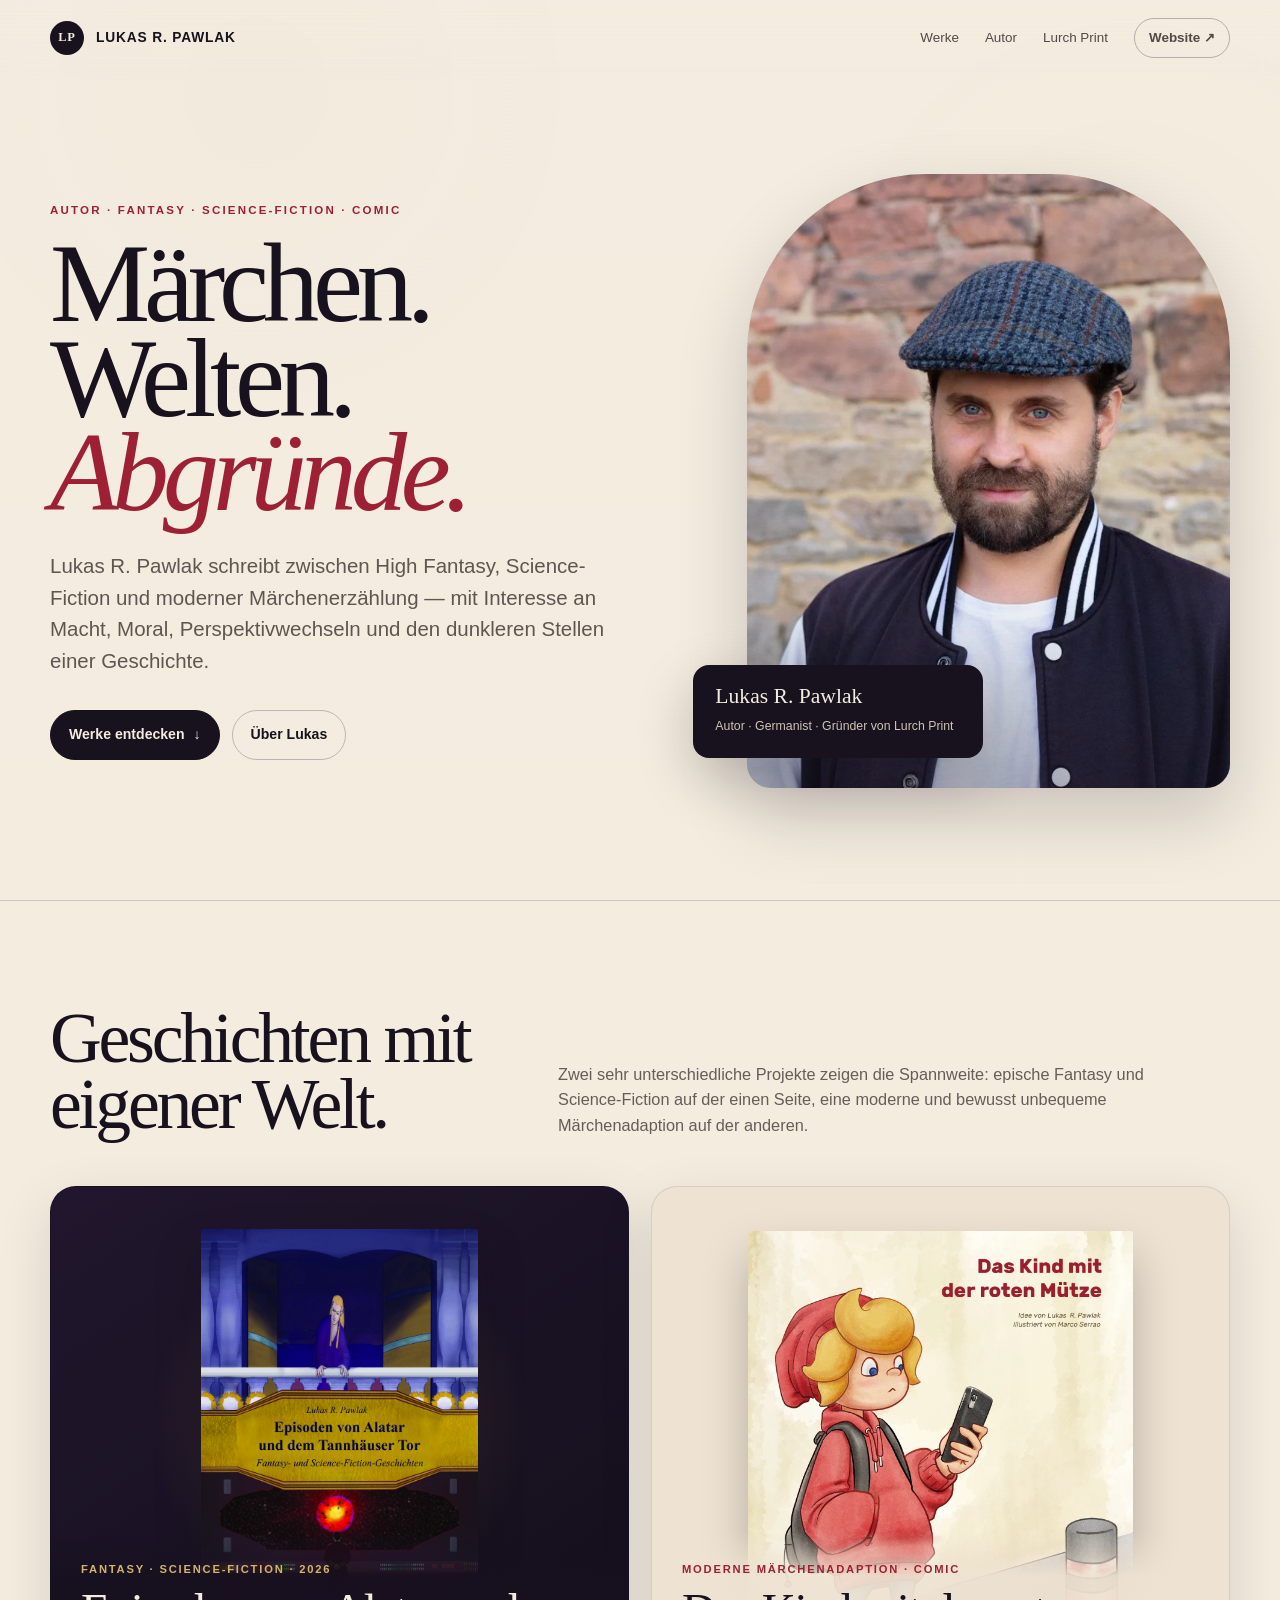
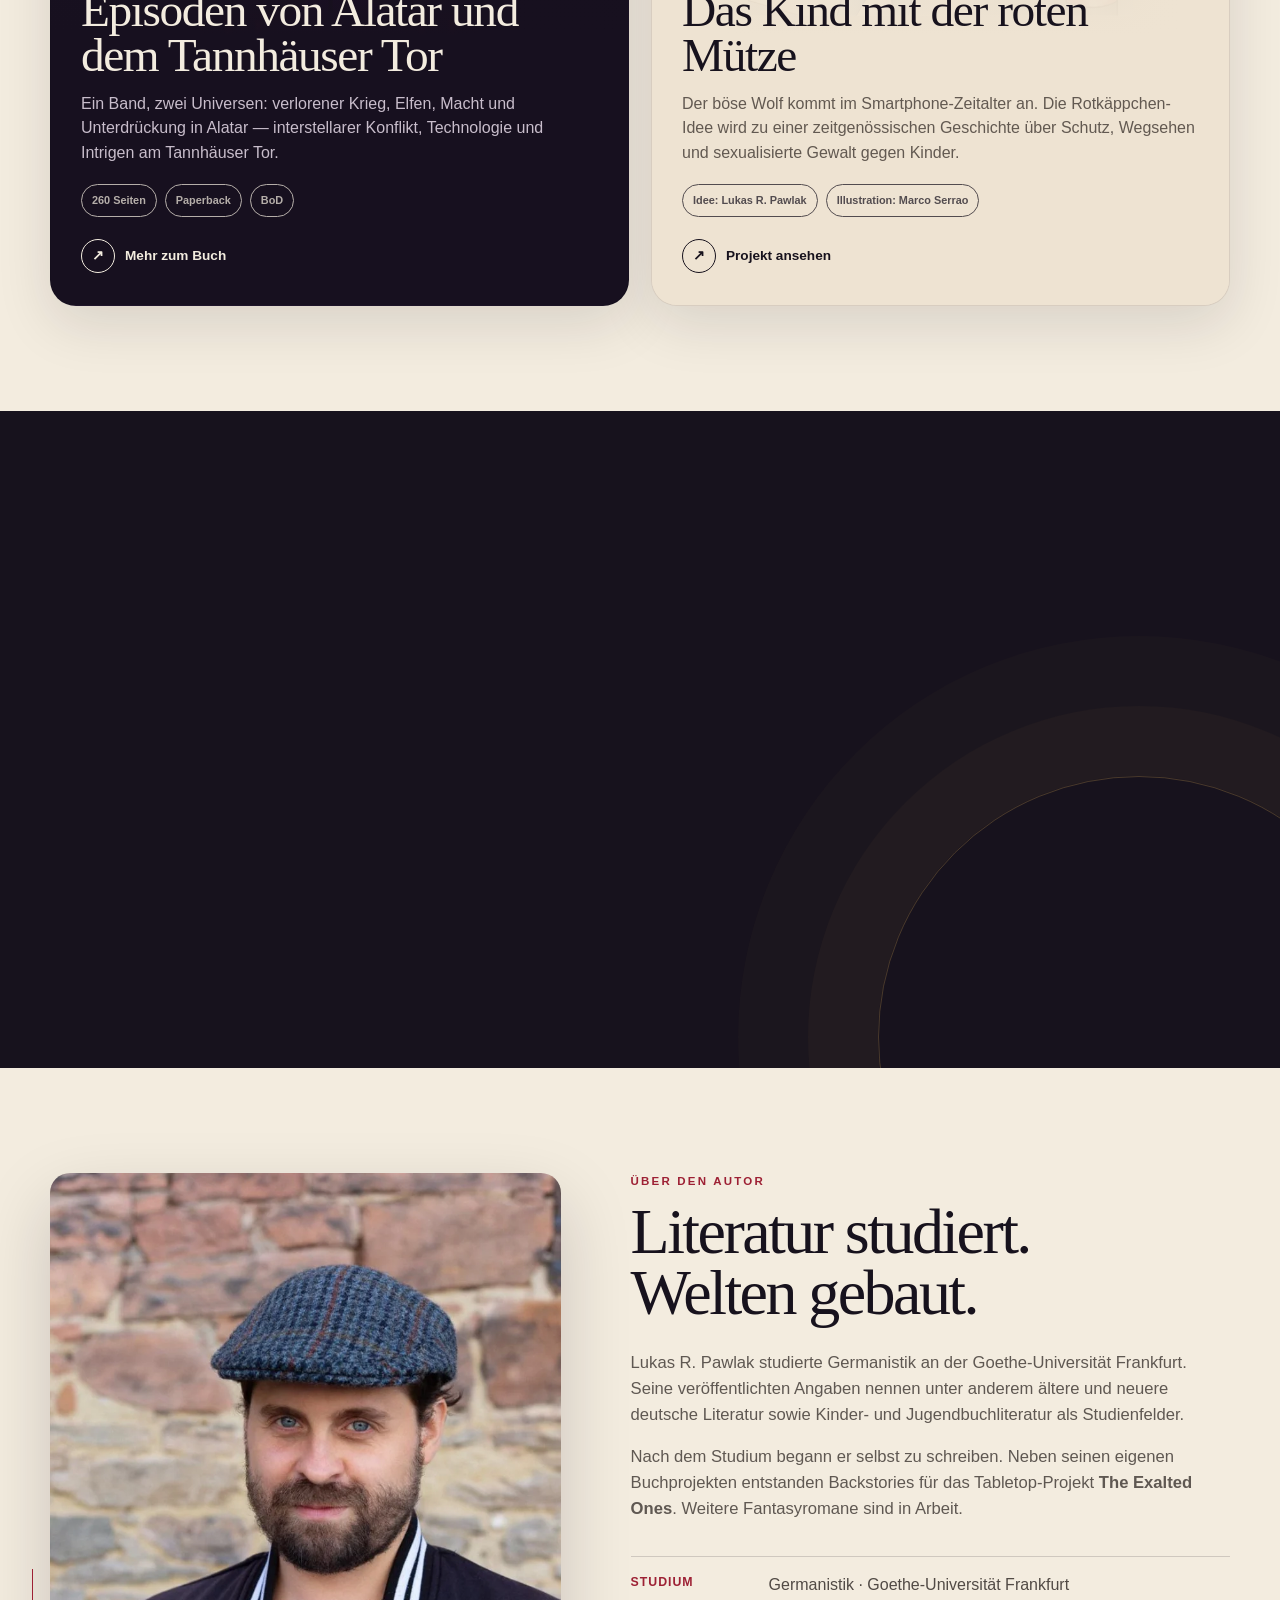
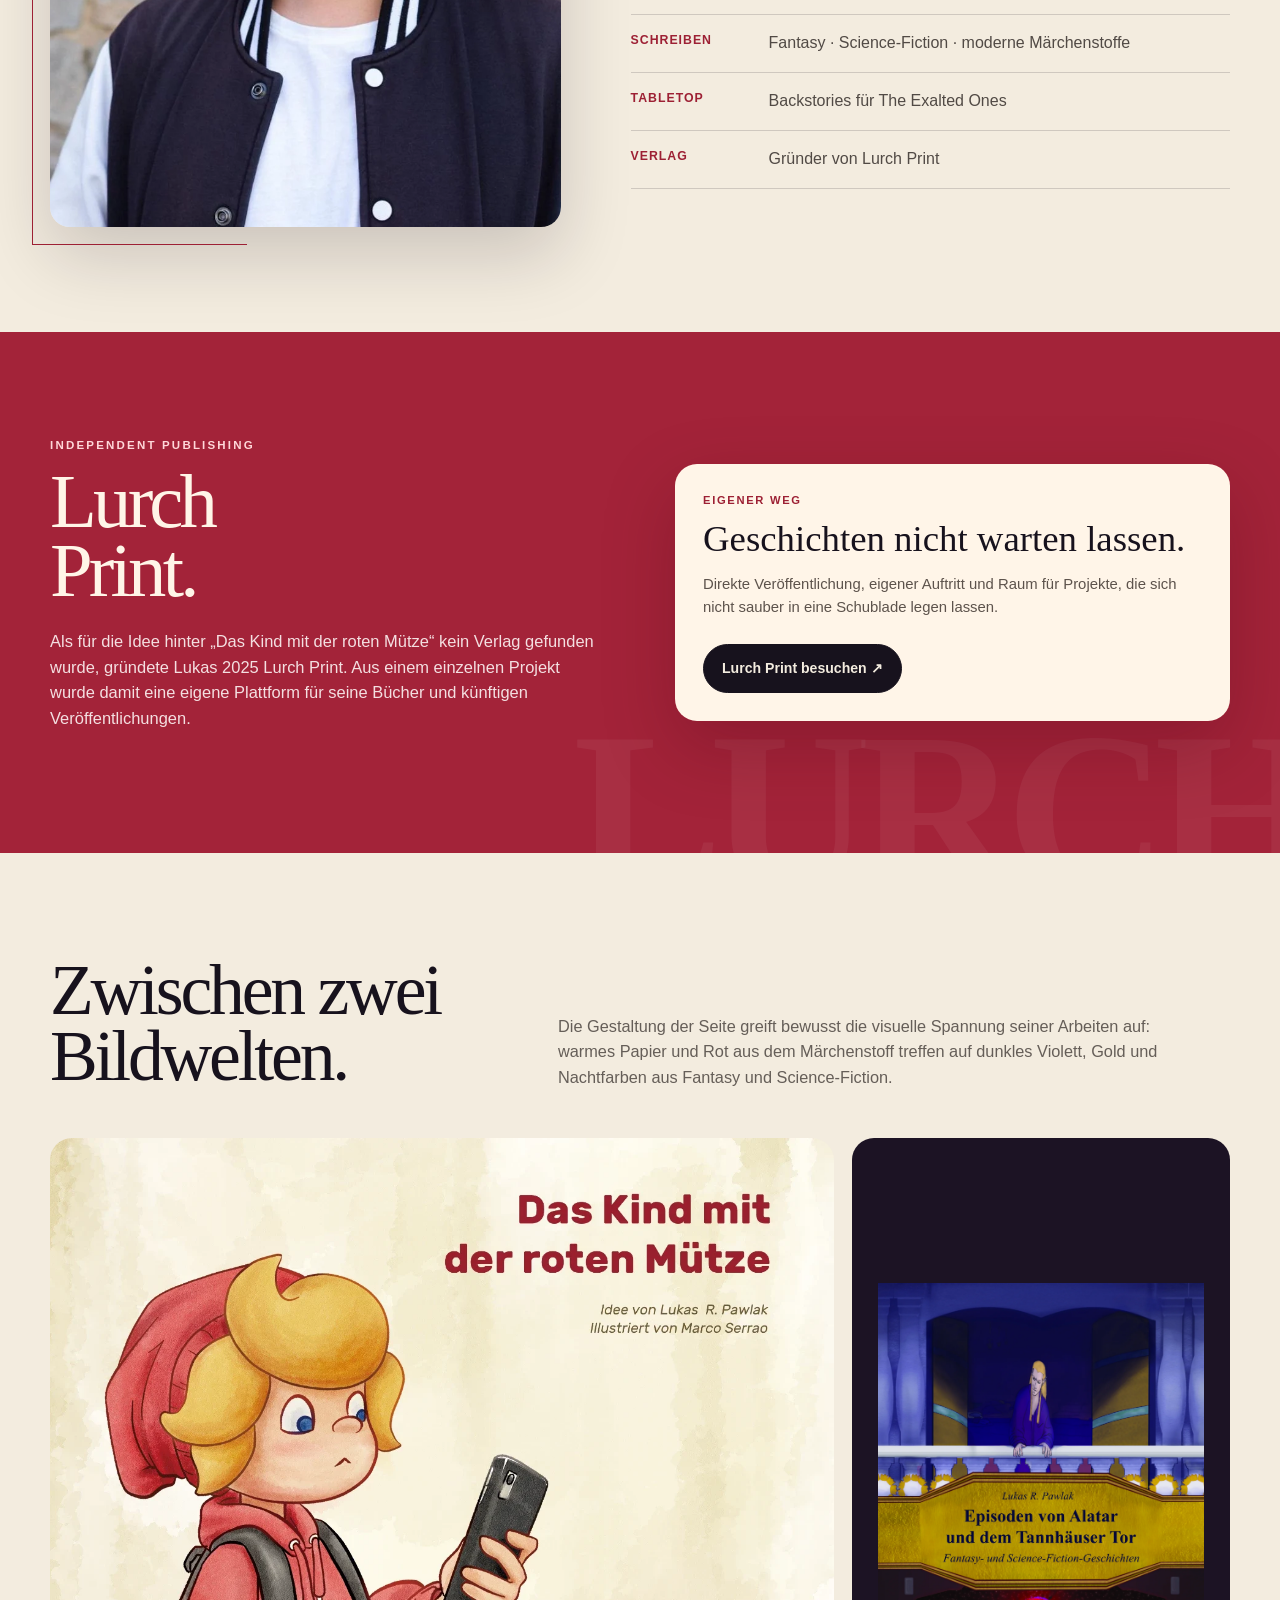
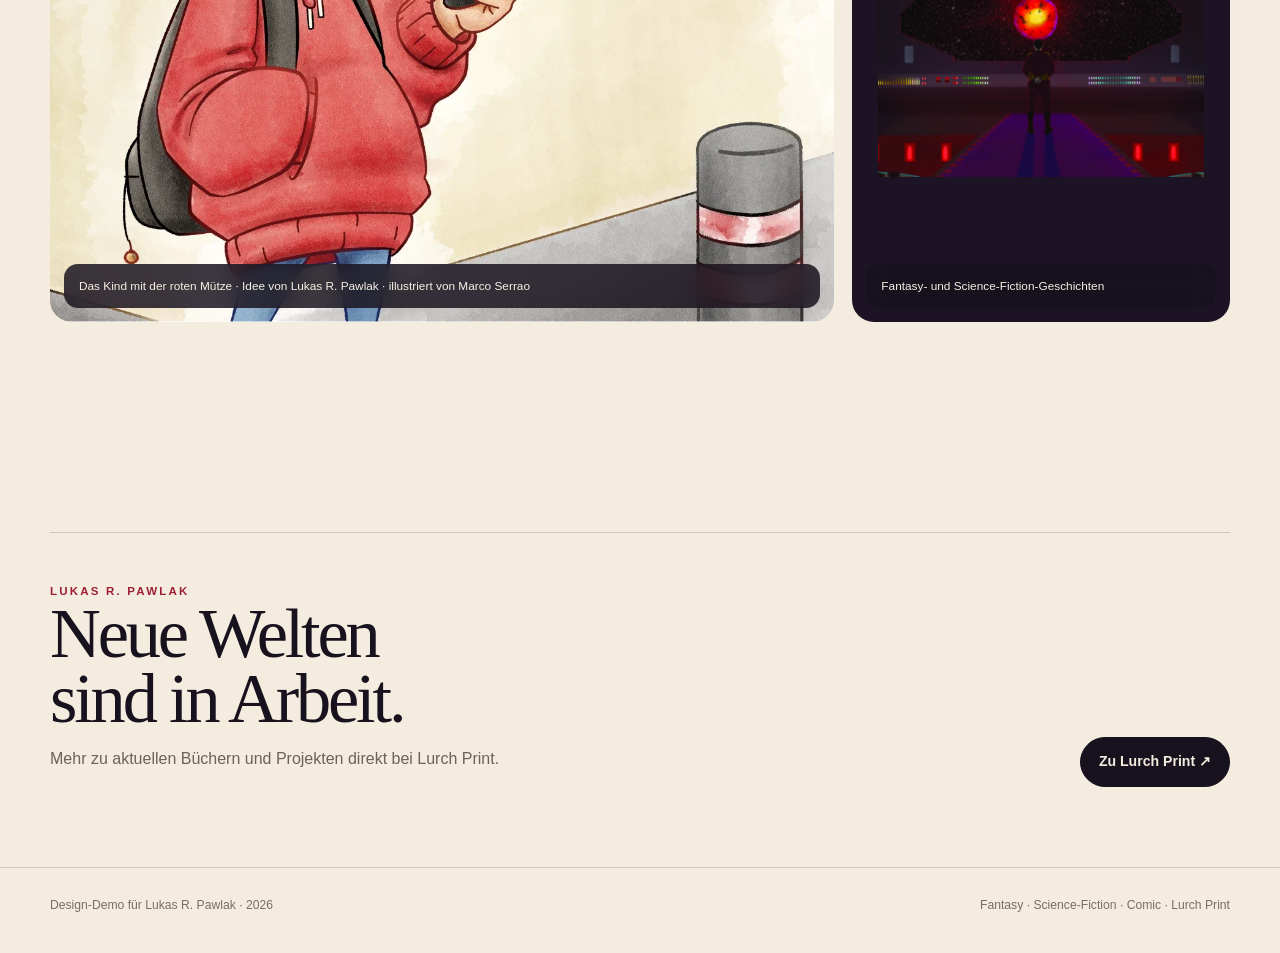
==== commit 7ea03b7a: "Redesign Lukas Pawlak author demo around his work and influences" ====
--- a/lukas-author-demo/index.html
+++ b/lukas-author-demo/index.html
@@ -1,44 +1,42 @@
 <!doctype html>
 <html lang="de">
 <head>
-<meta charset="utf-8" />
-<meta name="viewport" content="width=device-width,initial-scale=1,viewport-fit=cover" />
-<meta name="theme-color" content="#0b0c0d" />
+<meta charset="utf-8">
+<meta name="viewport" content="width=device-width,initial-scale=1,viewport-fit=cover">
+<meta name="theme-color" content="#17121d">
 <title>Lukas R. Pawlak — Autor · Fantasy · Science-Fiction</title>
-<meta name="description" content="Lukas R. Pawlak — Autor von Fantasy- und Science-Fiction-Geschichten, Gründer von Lurch Print." />
+<meta name="description" content="Lukas R. Pawlak — Autor von Fantasy, Science-Fiction und Das Kind mit der roten Mütze. Gründer von Lurch Print.">
 <style>
-:root{--bg:#090a0b;--paper:#eee9dd;--ink:#121314;--muted:#a29f98;--line:#2b2d30;--red:#d34836;--gold:#c4a36b;--blue:#728c9c}
-*{box-sizing:border-box}html{scroll-behavior:smooth}body{margin:0;background:var(--bg);color:var(--paper);font-family:Inter,ui-sans-serif,system-ui,-apple-system,BlinkMacSystemFont,"Segoe UI",sans-serif;line-height:1.55;overflow-x:hidden}a{color:inherit;text-decoration:none}button,a{touch-action:manipulation}.wrap{width:min(1160px,calc(100% - 34px));margin:auto}
-header{position:fixed;top:0;left:0;right:0;z-index:50;background:linear-gradient(to bottom,rgba(9,10,11,.94),rgba(9,10,11,.62),transparent);padding-top:env(safe-area-inset-top)}nav{height:76px;display:flex;align-items:center;justify-content:space-between}.brand{font-family:Georgia,serif;letter-spacing:.075em;font-size:1rem}.links{display:flex;gap:28px;color:#c1beb7;font-size:.88rem}.links a:hover{color:#fff}.pill{border:1px solid #45484c;border-radius:999px;padding:9px 14px}
-.hero{min-height:100svh;display:grid;grid-template-columns:1.08fr .92fr;align-items:center;gap:70px;padding:130px 0 80px;position:relative}.hero:before{content:"";position:absolute;z-index:-1;width:680px;height:680px;border-radius:50%;right:-310px;top:80px;background:radial-gradient(circle,rgba(211,72,54,.15),rgba(211,72,54,0) 68%)}.kicker{font-size:.73rem;text-transform:uppercase;letter-spacing:.22em;color:var(--gold);font-weight:800}.hero h1{font:500 clamp(3.9rem,8.5vw,8rem)/.88 Georgia,serif;letter-spacing:-.055em;margin:18px 0 26px}.hero h1 i{font-weight:400;color:#8d8f92}.lead{max-width:650px;font-size:clamp(1.05rem,2vw,1.28rem);color:#b9b6af}.actions{display:flex;gap:12px;flex-wrap:wrap;margin-top:34px}.btn{display:inline-flex;align-items:center;justify-content:center;padding:13px 18px;border-radius:999px;border:1px solid #383b3f;font-weight:700;font-size:.9rem;transition:.2s}.btn.primary{background:var(--paper);color:var(--ink);border-color:var(--paper)}.btn:hover{transform:translateY(-2px)}
-.visual{position:relative;min-height:570px;display:flex;align-items:center;justify-content:center}.hero-cover{position:absolute;width:265px;max-height:430px;object-fit:contain;border-radius:4px;filter:drop-shadow(0 34px 42px rgba(0,0,0,.62));transition:transform .25s ease}.hero-cover.main{transform:translate(-72px,-5px) rotate(-6deg);z-index:3}.hero-cover.second{width:240px;transform:translate(112px,60px) rotate(9deg);z-index:2}.visual:hover .hero-cover.main{transform:translate(-78px,-12px) rotate(-7deg)}.visual:hover .hero-cover.second{transform:translate(120px,52px) rotate(10deg)}.orbit{position:absolute;width:510px;height:510px;border-radius:50%;border:1px solid #25282c}.orbit:before,.orbit:after{content:"";position:absolute;border-radius:50%;background:var(--red)}.orbit:before{width:8px;height:8px;top:75px;right:53px}.orbit:after{width:5px;height:5px;bottom:80px;left:68px;background:var(--gold)}
-section{border-top:1px solid var(--line);padding:100px 0}.head{display:grid;grid-template-columns:.8fr 1.2fr;gap:60px;align-items:end;margin-bottom:50px}.head h2{font:500 clamp(2.7rem,6vw,5.2rem)/.95 Georgia,serif;letter-spacing:-.04em;margin:0}.head p{margin:0;color:#aaa7a0;max-width:600px}.works{display:grid;grid-template-columns:1.1fr .9fr;gap:18px}.work{border:1px solid var(--line);background:#111315;border-radius:24px;overflow:hidden;min-height:480px;position:relative;display:flex;flex-direction:column;justify-content:space-between;padding:30px}.work.feature{min-height:610px;background:radial-gradient(circle at 85% 15%,rgba(114,140,156,.3),transparent 30%),linear-gradient(145deg,#172127,#0d1012 70%)}.work.red{background:radial-gradient(circle at 78% 15%,rgba(211,72,54,.25),transparent 31%),linear-gradient(145deg,#201311,#0d0e0f 73%)}.tag{font-size:.7rem;text-transform:uppercase;letter-spacing:.17em;color:#c3c0ba}.work h3{font:500 clamp(2.25rem,4vw,4.2rem)/.98 Georgia,serif;margin:12px 0 16px;letter-spacing:-.035em}.work p{color:#aaa7a0;max-width:660px}.facts{display:flex;gap:8px;flex-wrap:wrap;margin:20px 0}.fact{border:1px solid #383b3e;border-radius:999px;padding:7px 10px;font-size:.72rem;color:#c9c6c0}.worklink{display:inline-flex;align-items:center;gap:10px;margin-top:15px;font-weight:800}.arrow{width:35px;height:35px;border-radius:50%;display:grid;place-items:center;border:1px solid #42464b}.cover-mini{position:absolute;right:33px;top:34px;width:150px;max-height:235px;object-fit:contain;border-radius:4px;filter:drop-shadow(0 20px 24px rgba(0,0,0,.5));transform:rotate(6deg)}.work.red .cover-mini{transform:rotate(-5deg)}
-.bio{display:grid;grid-template-columns:.8fr 1.2fr;gap:70px;align-items:start}.portrait{border:1px solid var(--line);border-radius:24px;overflow:hidden;min-height:520px;position:relative;background:#111315}.portrait img{position:absolute;inset:0;width:100%;height:100%;object-fit:cover}.portrait:after{content:"";position:absolute;inset:48% 0 0;background:linear-gradient(transparent,rgba(0,0,0,.7))}.portrait .caption{position:absolute;left:26px;right:26px;bottom:24px;z-index:2;font-size:.75rem;color:#d1cec7}.portrait .caption strong{display:block;color:#fff;font-size:1rem;margin-bottom:5px}.bioText h3{font:500 clamp(2.5rem,5vw,4.6rem)/.98 Georgia,serif;letter-spacing:-.04em;margin:15px 0 25px}.bioText p{color:#b0ada6;font-size:1.05rem;max-width:720px}.timeline{margin-top:38px;border-top:1px solid var(--line)}.row{display:grid;grid-template-columns:95px 1fr;gap:18px;padding:16px 0;border-bottom:1px solid var(--line)}.row b{color:var(--gold);font-size:.85rem}.row span{color:#c0bdb6}
-.worlds{display:grid;grid-template-columns:repeat(2,1fr);gap:18px}.world{min-height:330px;border-radius:22px;border:1px solid var(--line);padding:28px;position:relative;overflow:hidden;background:#111315}.world:first-child:after{content:"";position:absolute;width:250px;height:250px;border:1px solid rgba(196,163,107,.35);border-radius:50%;right:-70px;bottom:-80px}.world:last-child:after{content:"";position:absolute;width:190px;height:190px;border:1px solid rgba(114,140,156,.4);transform:rotate(45deg);right:-50px;bottom:-70px}.world h3{font:500 2.6rem/1 Georgia,serif;margin:15px 0}.world p{color:#aaa7a0;max-width:480px}
-.gallery{display:grid;grid-template-columns:1.25fr .75fr .75fr;gap:16px}.gallery figure{margin:0;border:1px solid var(--line);border-radius:22px;overflow:hidden;background:#111315;position:relative;min-height:390px}.gallery figure:first-child{min-height:540px}.gallery img{width:100%;height:100%;object-fit:cover;position:absolute;inset:0}.gallery figcaption{position:absolute;left:0;right:0;bottom:0;padding:45px 22px 18px;background:linear-gradient(transparent,rgba(0,0,0,.82));font-size:.78rem;color:#e8e4dd}.gallery figcaption b{display:block;font-size:1rem;margin-bottom:2px}.brandmark{height:42px;width:auto;object-fit:contain;filter:brightness(1.05)}
-.quote{font:500 clamp(2.5rem,6vw,5.5rem)/1.02 Georgia,serif;letter-spacing:-.04em;max-width:1030px}.quote em{color:var(--red);font-weight:400}.contact{display:flex;justify-content:space-between;gap:35px;align-items:center;border-radius:28px;background:linear-gradient(135deg,#181a1d,#101112);border:1px solid var(--line);padding:38px}.contact h3{font:500 2.5rem/1 Georgia,serif;margin:0 0 10px}.contact p{margin:0;color:#aaa7a0;max-width:650px}footer{padding:34px 0 48px;color:#7e7c78;font-size:.8rem}.foot{display:flex;justify-content:space-between;gap:20px;flex-wrap:wrap}
-.notice{font-size:.7rem;color:#76736e;margin-top:20px;max-width:650px}
-@media(max-width:820px){.links{display:none}.hero{grid-template-columns:1fr;gap:20px;padding-top:110px}.hero h1{font-size:clamp(4rem,18vw,6.5rem)}.visual{min-height:470px}.orbit{width:390px;height:390px}.hero-cover{width:210px}.hero-cover.main{transform:translate(-55px,-20px) rotate(-6deg)}.hero-cover.second{width:190px;transform:translate(75px,45px) rotate(9deg)}.head,.bio{grid-template-columns:1fr;gap:20px}.works,.worlds,.gallery{grid-template-columns:1fr}.work,.work.feature{min-height:500px}.cover-mini{width:110px;top:28px;right:24px}.bio{gap:35px}.portrait{min-height:420px}.gallery figure,.gallery figure:first-child{min-height:430px}.contact{display:block}.contact .actions{margin-top:24px}section{padding:76px 0}}
-@media(max-width:450px){.wrap{width:min(100% - 26px,1160px)}.visual{min-height:420px}.orbit{width:330px;height:330px}.hero-cover{width:180px}.hero-cover.main{transform:translate(-45px,-20px) rotate(-6deg)}.hero-cover.second{width:160px;transform:translate(58px,35px) rotate(9deg)}.work{padding:23px}.cover-mini{opacity:.45}.row{grid-template-columns:72px 1fr}.contact{padding:28px}}
+:root{--ink:#17121d;--paper:#f3ecdf;--paper2:#e9dfcf;--wine:#9d2034;--gold:#bd944d;--blue:#536f8d;--line:rgba(23,18,29,.16);--shadow:0 28px 70px rgba(20,12,25,.18)}
+*{box-sizing:border-box}html{scroll-behavior:smooth}body{margin:0;background:var(--paper);color:var(--ink);font-family:-apple-system,BlinkMacSystemFont,"Segoe UI",Inter,Arial,sans-serif;line-height:1.55;overflow-x:hidden}body:before{content:"";position:fixed;inset:0;pointer-events:none;z-index:99;opacity:.18;background-image:radial-gradient(circle at 20% 10%,rgba(157,32,52,.06),transparent 24%),radial-gradient(circle at 88% 34%,rgba(83,111,141,.06),transparent 23%),repeating-linear-gradient(0deg,rgba(23,18,29,.018) 0 1px,transparent 1px 4px);mix-blend-mode:multiply}::selection{background:var(--wine);color:white}a{color:inherit;text-decoration:none}img{display:block;max-width:100%}.wrap{width:min(1180px,calc(100% - 42px));margin:auto}.eyebrow{text-transform:uppercase;letter-spacing:.19em;font-size:.72rem;font-weight:800;color:var(--wine)}
+header{position:fixed;inset:0 0 auto;z-index:40;padding-top:env(safe-area-inset-top);background:linear-gradient(to bottom,rgba(243,236,223,.97),rgba(243,236,223,.84),rgba(243,236,223,0));backdrop-filter:blur(8px)}nav{height:76px;display:flex;align-items:center;justify-content:space-between;gap:24px}.brand{display:flex;align-items:center;gap:12px;font-weight:850;letter-spacing:.06em;font-size:.86rem}.brandmark{width:34px;height:34px;border-radius:50%;display:grid;place-items:center;background:var(--ink);color:var(--paper);font-family:Georgia,serif;font-size:.78rem}.navlinks{display:flex;align-items:center;gap:26px;font-size:.84rem;color:#514a45}.navlinks a{position:relative}.navlinks a:not(.cta):after{content:"";position:absolute;left:0;right:100%;bottom:-5px;height:1px;background:var(--wine);transition:.25s}.navlinks a:hover:after{right:0}.cta{border:1px solid rgba(23,18,29,.28);border-radius:999px;padding:9px 14px;font-weight:750}
+.hero{min-height:100svh;padding:118px 0 56px;display:grid;grid-template-columns:1.04fr .96fr;gap:62px;align-items:center}.hero-copy{padding:24px 0}.hero h1{font-family:"Iowan Old Style","Palatino Linotype",Palatino,Georgia,serif;font-size:clamp(4.5rem,8.8vw,8.9rem);line-height:.84;letter-spacing:-.055em;font-weight:500;margin:16px 0 30px}.hero h1 span{display:block;color:var(--wine);font-style:italic;font-weight:400}.hero .intro{font-size:clamp(1.06rem,1.8vw,1.28rem);max-width:650px;color:#5e5751}.actions{display:flex;flex-wrap:wrap;gap:12px;margin-top:33px}.btn{display:inline-flex;align-items:center;justify-content:center;gap:9px;border-radius:999px;padding:13px 18px;border:1px solid rgba(23,18,29,.24);font-size:.88rem;font-weight:800;transition:.2s}.btn.primary{background:var(--ink);color:var(--paper);border-color:var(--ink)}.btn:hover{transform:translateY(-2px)}.hero-visual{position:relative;min-height:650px}.portrait-frame{position:absolute;inset:18px 0 18px 54px;border-radius:180px 180px 24px 24px;overflow:hidden;box-shadow:var(--shadow);background:#d5c6b7}.portrait-frame img{width:100%;height:100%;object-fit:cover;object-position:center top}.portrait-frame:after{content:"";position:absolute;inset:0;background:linear-gradient(to top,rgba(23,18,29,.30),transparent 33%),linear-gradient(125deg,rgba(157,32,52,.09),transparent 40%)}.hero-note{position:absolute;left:0;bottom:48px;z-index:3;background:var(--ink);color:var(--paper);width:min(290px,75%);padding:20px 22px;border-radius:16px;box-shadow:0 20px 55px rgba(23,18,29,.22)}.hero-note strong{display:block;font:500 1.35rem/1.05 Georgia,serif;margin-bottom:6px}.hero-note span{font-size:.77rem;color:#cfc4b5}.rule{height:1px;background:var(--line)}section{padding:105px 0}
+.section-head{display:grid;grid-template-columns:.8fr 1.2fr;gap:60px;align-items:end;margin-bottom:48px}.section-head h2{font-family:"Iowan Old Style","Palatino Linotype",Palatino,Georgia,serif;font-size:clamp(3rem,5.6vw,5.3rem);line-height:.92;letter-spacing:-.045em;font-weight:500;margin:0}.section-head p{margin:0;max-width:650px;color:#655e58;font-size:1.02rem}.works{display:grid;grid-template-columns:1fr 1fr;gap:22px}.work{position:relative;overflow:hidden;border-radius:26px;min-height:720px;display:flex;flex-direction:column;justify-content:flex-end;box-shadow:0 18px 55px rgba(26,18,29,.12);border:1px solid rgba(23,18,29,.10)}.work.dark{background:linear-gradient(145deg,#21162d,#15101d 72%);color:var(--paper)}.work.light{background:#eee3d2;color:var(--ink)}.cover-stage{position:absolute;inset:0 0 245px;display:grid;place-items:center;padding:42px;overflow:hidden}.work.dark .cover-stage:before{content:"";position:absolute;width:420px;height:420px;border-radius:50%;background:radial-gradient(circle,rgba(189,148,77,.23),transparent 64%)}.work.light .cover-stage:before{content:"";position:absolute;width:430px;height:430px;border-radius:50%;background:radial-gradient(circle,rgba(157,32,52,.10),transparent 65%)}.cover{position:relative;z-index:2;max-height:420px;max-width:78%;object-fit:contain;box-shadow:0 24px 45px rgba(15,10,18,.26);border-radius:2px;transition:.4s}.work:hover .cover{transform:translateY(-7px) rotate(-1deg)}.work.light:hover .cover{transform:translateY(-7px) rotate(1deg)}.work-info{position:relative;z-index:4;padding:30px 30px 32px}.work.dark .work-info{background:linear-gradient(to top,#17101f 0 72%,rgba(23,16,31,.92) 87%,transparent)}.work.light .work-info{background:linear-gradient(to top,#eee3d2 0 72%,rgba(238,227,210,.93) 88%,transparent)}.kicker{font-size:.7rem;letter-spacing:.16em;text-transform:uppercase;font-weight:800}.work.dark .kicker{color:#d6b36e}.work.light .kicker{color:var(--wine)}.work h3{font:500 clamp(2.25rem,3.7vw,3.8rem)/.96 Georgia,serif;letter-spacing:-.03em;margin:9px 0 13px}.work p{margin:0 0 18px;max-width:560px}.work.dark p{color:#c8bdcb}.work.light p{color:#625951}.meta{display:flex;gap:8px;flex-wrap:wrap;margin:16px 0 22px}.chip{padding:7px 10px;border-radius:999px;font-size:.68rem;font-weight:750;border:1px solid currentColor;opacity:.72}.worklink{display:inline-flex;align-items:center;gap:10px;font-size:.85rem;font-weight:850}.worklink i{display:grid;place-items:center;width:34px;height:34px;border-radius:50%;border:1px solid currentColor;font-style:normal}
+.statement{background:var(--ink);color:var(--paper);position:relative;overflow:hidden}.statement:before{content:"";position:absolute;inset:auto -120px -230px auto;width:520px;height:520px;border-radius:50%;border:1px solid rgba(189,148,77,.3);box-shadow:0 0 0 70px rgba(189,148,77,.04),0 0 0 140px rgba(189,148,77,.025)}.statement-grid{display:grid;grid-template-columns:.8fr 1.2fr;gap:70px;align-items:start}.statement h2{font:500 clamp(3.1rem,5.7vw,5.5rem)/.94 Georgia,serif;letter-spacing:-.045em;margin:12px 0 0}.bigline{font:500 clamp(2rem,4.2vw,4.2rem)/1.08 Georgia,serif;letter-spacing:-.035em;margin:0;max-width:790px}.bigline em{color:#d7b46f;font-weight:400}.statement .copy{color:#bfb5c2;max-width:720px;margin-top:26px;font-size:1.03rem}.influences{display:grid;grid-template-columns:repeat(3,1fr);gap:14px;margin-top:44px}.influence{border-top:1px solid rgba(255,255,255,.20);padding:18px 4px 4px}.influence strong{display:block;font:500 1.45rem Georgia,serif;color:#fff4dc}.influence span{font-size:.74rem;color:#988f9c}
+.about-grid{display:grid;grid-template-columns:.92fr 1.08fr;gap:70px;align-items:start}.about-photo{position:relative}.about-photo img{width:100%;aspect-ratio:.78;object-fit:cover;object-position:center top;border-radius:20px;box-shadow:var(--shadow)}.about-photo:after{content:"";position:absolute;left:-18px;bottom:-18px;width:42%;height:42%;border-left:1px solid var(--wine);border-bottom:1px solid var(--wine);pointer-events:none}.about-copy h2{font:500 clamp(3.1rem,5vw,5.2rem)/.95 Georgia,serif;letter-spacing:-.04em;margin:12px 0 26px}.about-copy p{font-size:1.04rem;color:#5f5852;max-width:720px}.timeline{margin-top:35px;border-top:1px solid var(--line)}.trow{display:grid;grid-template-columns:120px 1fr;gap:18px;padding:16px 0;border-bottom:1px solid var(--line)}.trow b{color:var(--wine);font-size:.77rem;letter-spacing:.08em;text-transform:uppercase}.trow span{color:#514a45}
+.lurch{background:#a32339;color:#fff5e8;position:relative;overflow:hidden}.lurch:after{content:"LURCH";position:absolute;right:-35px;bottom:-70px;font:700 14rem/1 Georgia,serif;color:rgba(255,255,255,.055);letter-spacing:-.06em;pointer-events:none}.lurch-grid{display:grid;grid-template-columns:1fr 1fr;gap:70px;align-items:center;position:relative;z-index:2}.lurch h2{font:500 clamp(3.4rem,6vw,6rem)/.9 Georgia,serif;letter-spacing:-.05em;margin:12px 0 24px}.lurch p{color:#f4dfe1;max-width:620px;font-size:1.03rem}.lurch-card{background:#fff5e8;color:var(--ink);border-radius:22px;padding:28px;box-shadow:0 26px 70px rgba(70,4,18,.25)}.lurch-card .mini{font-size:.7rem;text-transform:uppercase;letter-spacing:.15em;color:var(--wine);font-weight:850}.lurch-card h3{font:500 2.3rem/1 Georgia,serif;margin:12px 0 14px}.lurch-card p{color:#5d534c;font-size:.93rem}.lurch-card .btn{margin-top:10px;background:var(--ink);color:var(--paper);border-color:var(--ink)}
+.gallery{display:grid;grid-template-columns:1.35fr .65fr;gap:18px}.gallery-main,.gallery-side{border-radius:22px;overflow:hidden;position:relative;min-height:460px;background:#ddd}.gallery-main img,.gallery-side img{width:100%;height:100%;object-fit:cover}.gallery-side img{object-fit:contain;background:#1c1324;padding:26px}.caption-strip{position:absolute;left:14px;right:14px;bottom:14px;background:rgba(23,18,29,.84);backdrop-filter:blur(10px);color:#f7efe4;border-radius:14px;padding:13px 15px;font-size:.74rem}.end{padding-bottom:80px}.endbox{border-top:1px solid var(--line);padding-top:50px;display:grid;grid-template-columns:1fr auto;gap:32px;align-items:end}.end h2{font:500 clamp(3rem,5.5vw,5.5rem)/.92 Georgia,serif;letter-spacing:-.045em;margin:0}.end p{color:#6b635c;max-width:650px}footer{border-top:1px solid var(--line);padding:28px 0 38px;color:#776f67;font-size:.76rem}.foot{display:flex;justify-content:space-between;gap:24px;flex-wrap:wrap}.reveal{opacity:0;transform:translateY(18px);transition:opacity .65s ease,transform .65s ease}.reveal.show{opacity:1;transform:none}
+@media(prefers-reduced-motion:reduce){*{scroll-behavior:auto!important}.reveal{opacity:1;transform:none;transition:none}}@media(max-width:900px){.navlinks a:not(.cta){display:none}.hero{grid-template-columns:1fr;gap:18px;padding-top:108px}.hero-copy{padding-bottom:0}.hero-visual{min-height:610px}.portrait-frame{left:28px}.section-head,.statement-grid,.about-grid,.lurch-grid{grid-template-columns:1fr;gap:32px}.works{grid-template-columns:1fr}.work{min-height:700px}.gallery{grid-template-columns:1fr}.gallery-main,.gallery-side{min-height:420px}.influences{grid-template-columns:1fr}.endbox{grid-template-columns:1fr}}@media(max-width:560px){.wrap{width:min(100% - 26px,1180px)}nav{height:66px}.brand{font-size:.75rem}.brandmark{width:30px;height:30px}.cta{padding:8px 11px;font-size:.75rem}.hero{padding-top:92px;min-height:auto}.hero h1{font-size:clamp(4.05rem,20vw,6.4rem)}.hero-visual{min-height:500px}.portrait-frame{inset:12px 0 12px 14px;border-radius:110px 110px 18px 18px}.hero-note{left:0;bottom:30px;width:72%;padding:16px}section{padding:78px 0}.work{min-height:640px}.cover-stage{inset:0 0 255px;padding:30px}.cover{max-width:86%;max-height:360px}.work-info{padding:24px 22px 25px}.about-photo img{aspect-ratio:.82}.trow{grid-template-columns:90px 1fr}.gallery-main,.gallery-side{min-height:350px}}
 </style>
 </head>
 <body>
-<header><div class="wrap"><nav><a class="brand" href="#top">LUKAS R. PAWLAK</a><div class="links"><a href="#werke">Werke</a><a href="#autor">Autor</a><a href="#welten">Welten</a><a href="#bilder">Bilder</a><a class="pill" href="https://lurchprint.de/">Lurch Print ↗</a></div></nav></div></header>
+<header><div class="wrap"><nav><a href="#top" class="brand"><span class="brandmark">LP</span><span>LUKAS R. PAWLAK</span></a><div class="navlinks"><a href="#werke">Werke</a><a href="#autor">Autor</a><a href="#lurch">Lurch Print</a><a class="cta" href="https://lurchprint.de/" target="_blank" rel="noopener">Website ↗</a></div></nav></div></header>
 <main id="top">
 <div class="wrap hero">
-<div><div class="kicker">Autor · Fantasy · Science-Fiction</div><h1>Welten mit<br><i>Ecken.</i></h1><p class="lead">Lukas R. Pawlak schreibt zwischen Märchen, High Fantasy und Science-Fiction — episodisch, direkt und mit einem Blick für die dunkleren Stellen einer Geschichte.</p><div class="actions"><a class="btn primary" href="#werke">Werke entdecken</a><a class="btn" href="#autor">Über Lukas</a></div></div>
-<div class="visual" aria-label="Originalcover der Werke"><div class="orbit"></div><img class="hero-cover main" src="https://raw.githubusercontent.com/Sparkazzz/Il-Quartiere-nel-Pallone/lukas-author-demo/lukas-author-demo/assets/lurchprint/056-Cover-Front.webp" alt="Cover: Episoden von Alatar und dem Tannhäuser Tor"><img class="hero-cover second" src="https://raw.githubusercontent.com/Sparkazzz/Il-Quartiere-nel-Pallone/lukas-author-demo/lukas-author-demo/assets/lurchprint/067-buchcover.webp" alt="Cover: Das Kind mit der roten Mütze"></div>
+<div class="hero-copy reveal"><div class="eyebrow">Autor · Fantasy · Science-Fiction · Comic</div><h1>Märchen.<br>Welten.<span>Abgründe.</span></h1><p class="intro">Lukas R. Pawlak schreibt zwischen High Fantasy, Science-Fiction und moderner Märchenerzählung — mit Interesse an Macht, Moral, Perspektivwechseln und den dunkleren Stellen einer Geschichte.</p><div class="actions"><a class="btn primary" href="#werke">Werke entdecken <span>↓</span></a><a class="btn" href="#autor">Über Lukas</a></div></div>
+<div class="hero-visual reveal"><div class="portrait-frame"><img src="assets/lurchprint/063-Lukas.webp" alt="Porträt von Lukas R. Pawlak"></div><div class="hero-note"><strong>Lukas R. Pawlak</strong><span>Autor · Germanist · Gründer von Lurch Print</span></div></div>
 </div>
-<section id="werke"><div class="wrap"><div class="head"><h2>Veröffentlichungen</h2><p>Keine erfundenen Platzhalter: Die Demo verwendet die öffentlich belegbaren Projekte und Publikationen von Lukas Pawlak.</p></div><div class="works">
-<article class="work feature"><img class="cover-mini" src="https://raw.githubusercontent.com/Sparkazzz/Il-Quartiere-nel-Pallone/lukas-author-demo/lukas-author-demo/assets/lurchprint/056-Cover-Front.webp" alt="Cover: Episoden von Alatar und dem Tannhäuser Tor"><div><div class="tag">Buch · 2026 · BoD</div><h3>Episoden von Alatar und dem Tannhäuser Tor</h3><p>Zwei Welten in einem Band: In <strong>Alatar</strong> haben die Menschen ihren Eroberungskrieg gegen die Elfen verloren. <strong>Tannhäuser Tor</strong> führt in einen interstellaren Konflikt zwischen der Cantonischen Republik und dem Reich des Basilex.</p><div class="facts"><span class="fact">260 Seiten</span><span class="fact">Fantasy + Science-Fiction</span><span class="fact">ISBN 978-3-695-71604-3</span><span class="fact">Paperback</span></div></div><a class="worklink" href="https://buchshop.bod.de/episoden-von-alatar-und-dem-tannhaeuser-tor-lukas-pawlak-9783695716043"><span class="arrow">↗</span> Buch bei BoD ansehen</a></article>
-<article class="work red"><img class="cover-mini" src="https://raw.githubusercontent.com/Sparkazzz/Il-Quartiere-nel-Pallone/lukas-author-demo/lukas-author-demo/assets/lurchprint/067-buchcover.webp" alt="Cover: Das Kind mit der roten Mütze"><div><div class="tag">Comic · Lurch Print</div><h3>Das Kind mit der roten Mütze</h3><p>Eine moderne, bewusst unbequeme Rotkäppchen-Interpretation, die den „bösen Wolf“ in die Gegenwart holt. Das Projekt setzt sich mit sexualisierter Gewalt gegen Kinder und der Frage auseinander, wie Gesellschaft hinsieht — oder wegschaut.</p></div><a class="worklink" href="https://lurchprint.de/das-kind-mit-der-roten-muetze/"><span class="arrow">↗</span> Projekt bei Lurch Print</a></article>
+<div class="rule"></div>
+<section id="werke"><div class="wrap"><div class="section-head reveal"><h2>Geschichten mit<br>eigener Welt.</h2><p>Zwei sehr unterschiedliche Projekte zeigen die Spannweite: epische Fantasy und Science-Fiction auf der einen Seite, eine moderne und bewusst unbequeme Märchenadaption auf der anderen.</p></div><div class="works">
+<article class="work dark reveal"><div class="cover-stage"><img class="cover" src="assets/lurchprint/056-Cover-Front.webp" alt="Cover von Episoden von Alatar und dem Tannhäuser Tor"></div><div class="work-info"><div class="kicker">Fantasy · Science-Fiction · 2026</div><h3>Episoden von Alatar und dem Tannhäuser Tor</h3><p>Ein Band, zwei Universen: verlorener Krieg, Elfen, Macht und Unterdrückung in Alatar — interstellarer Konflikt, Technologie und Intrigen am Tannhäuser Tor.</p><div class="meta"><span class="chip">260 Seiten</span><span class="chip">Paperback</span><span class="chip">BoD</span></div><a class="worklink" href="https://lurchprint.de/episoden-von-alatar-und-dem-tannhaeuser-tor/" target="_blank" rel="noopener"><i>↗</i> Mehr zum Buch</a></div></article>
+<article class="work light reveal"><div class="cover-stage"><img class="cover" src="assets/lurchprint/067-buchcover.webp" alt="Cover von Das Kind mit der roten Mütze"></div><div class="work-info"><div class="kicker">Moderne Märchenadaption · Comic</div><h3>Das Kind mit der roten Mütze</h3><p>Der böse Wolf kommt im Smartphone-Zeitalter an. Die Rotkäppchen-Idee wird zu einer zeitgenössischen Geschichte über Schutz, Wegsehen und sexualisierte Gewalt gegen Kinder.</p><div class="meta"><span class="chip">Idee: Lukas R. Pawlak</span><span class="chip">Illustration: Marco Serrao</span></div><a class="worklink" href="https://lurchprint.de/das-kind-mit-der-roten-muetze/" target="_blank" rel="noopener"><i>↗</i> Projekt ansehen</a></div></article>
 </div></div></section>
-<section id="autor"><div class="wrap bio"><div class="portrait"><img src="https://raw.githubusercontent.com/Sparkazzz/Il-Quartiere-nel-Pallone/lukas-author-demo/lukas-author-demo/assets/lurchprint/063-Lukas.webp" alt="Lukas R. Pawlak"><div class="caption"><strong>Lukas R. Pawlak</strong>Autor · Inhaber von Lurch Print</div></div><div class="bioText"><div class="kicker">Über den Autor</div><h3>Liest viel. Schreibt eigene Welten.</h3><p>Lukas R. Pawlak ist deutscher Autor und Inhaber von Lurch Print. Nach seinem Germanistikstudium an der Goethe-Universität Frankfurt begann er selbst zu schreiben. In seiner Verlagsbiografie nennt er Märchen, klassische Literatur und High Fantasy als langjährige Lektüre; zu seinen genannten Favoriten gehören unter anderem <em>Witcher</em>, <em>Die Elfen</em> und die <em>Osten Ard</em>-Saga.</p><p>Seine Backstories begleiten außerdem das Tabletop-Spiel <em>The Exalted Ones</em>. Neben dem Comic <em>Das Kind mit der roten Mütze</em> und seinem Fantasy-/Science-Fiction-Band sind laut Verlagsbiografie zwei weitere Fantasyromane in Arbeit.</p><div class="timeline"><div class="row"><b>2015–18</b><span>Germanistik an der Goethe-Universität Frankfurt</span></div><div class="row"><b>2025</b><span>Gründung von Lurch Print und Realisierung von „Das Kind mit der roten Mütze“</span></div><div class="row"><b>2026</b><span>„Episoden von Alatar und dem Tannhäuser Tor“ erscheint bei BoD</span></div><div class="row"><b>Heute</b><span>Weitere Fantasyromane in Arbeit</span></div></div></div></div></section>
-<section id="welten"><div class="wrap"><div class="head"><h2>Zwei Welten.<br>Zwei Konflikte.</h2><p>Der veröffentlichte Band kombiniert klassische Fantasy mit Space Opera — jeweils in kurzen Episoden.</p></div><div class="worlds"><article class="world"><div class="tag">Fantasy</div><h3>Alatar</h3><p>Die Menschen haben den Krieg gegen die Elfen verloren. Doch was geschieht, wenn auch das einst friedliche Siegervolk von Gier und Macht erfasst wird?</p></article><article class="world"><div class="tag">Science-Fiction</div><h3>Tannhäuser Tor</h3><p>Eine neue Technologie verschiebt das Kräfteverhältnis in einem interstellaren Krieg. Der Basilex entsendet einen seiner besten Agenten: Ippotis S047-5.</p></article></div></div></section>
-<section id="bilder"><div class="wrap"><div class="head"><h2>Bücher in echt.</h2><p>Originalfotos und Cover von Lurch Print – nicht nachgebaut und nicht generiert.</p></div><div class="gallery"><figure><img src="https://raw.githubusercontent.com/Sparkazzz/Il-Quartiere-nel-Pallone/lukas-author-demo/lukas-author-demo/assets/lurchprint/061-IMG_0245.webp" alt="Episoden von Alatar und dem Tannhäuser Tor"><figcaption><b>Episoden von Alatar und dem Tannhäuser Tor</b>Originalfoto von Lurch Print</figcaption></figure><figure><img src="https://raw.githubusercontent.com/Sparkazzz/Il-Quartiere-nel-Pallone/lukas-author-demo/lukas-author-demo/assets/lurchprint/069-dkmdrm_foto_01.webp" alt="Das Kind mit der roten Mütze"><figcaption><b>Das Kind mit der roten Mütze</b>Originalfoto von Lurch Print</figcaption></figure><figure><img src="https://raw.githubusercontent.com/Sparkazzz/Il-Quartiere-nel-Pallone/lukas-author-demo/lukas-author-demo/assets/lurchprint/071-dkmdrm_foto_02.webp" alt="Das Kind mit der roten Mütze"><figcaption><b>Das Kind mit der roten Mütze</b>Weitere Ansicht</figcaption></figure></div></div></section>
-<section><div class="wrap"><div class="quote">Märchen, Elfen, Agenten, fremde Galaxien — und immer die Frage, <em>was Menschen mit Macht machen.</em></div></div></section>
-<section id="kontakt"><div class="wrap"><div class="contact"><div><img class="brandmark" src="https://raw.githubusercontent.com/Sparkazzz/Il-Quartiere-nel-Pallone/lukas-author-demo/lukas-author-demo/assets/lurchprint/064-LurchPrint_logo.webp" alt="Lurch Print"><h3>Lurch Print</h3><p>Lukas Pawlaks eigener Verlag und die offizielle Anlaufstelle für Projekte und Veröffentlichungen.</p><div class="notice">Diese Seite ist eine private Design-Demo und nicht die offizielle Website von Lukas Pawlak oder Lurch Print.</div></div><div class="actions"><a class="btn primary" href="https://lurchprint.de/">Offizielle Website ↗</a><a class="btn" href="https://www.instagram.com/lr.pawlak/">Instagram ↗</a></div></div></div></section>
+<section class="statement"><div class="wrap statement-grid"><div class="reveal"><div class="eyebrow" style="color:#d7b46f">Schreibprofil</div><h2>Kein Genre<br>als Käfig.</h2></div><div class="reveal"><p class="bigline">Von <em>Märchen</em> und klassischer Literatur bis zu High Fantasy und Science-Fiction.</p><p class="copy">Seine öffentliche Autorenbiografie nennt Märchen, klassische Literatur und High Fantasy als langjährige Leseschwerpunkte. Zu seinen genannten Lieblingstiteln zählen <strong>The Witcher</strong>, <strong>Die Elfen</strong> und die <strong>Osten-Ard-Saga</strong>. Diese Mischung passt zu seinem eigenen Schreiben: Weltenbau trifft auf moralische Reibung und Perspektiven, die nicht immer bequem sind.</p><div class="influences"><div class="influence"><strong>The Witcher</strong><span>genannter Lieblingstitel</span></div><div class="influence"><strong>Die Elfen</strong><span>genannter Lieblingstitel</span></div><div class="influence"><strong>Osten Ard</strong><span>genannte Lieblingssaga</span></div></div></div></div></section>
+<section id="autor"><div class="wrap about-grid"><div class="about-photo reveal"><img src="assets/lurchprint/063-Lukas.webp" alt="Lukas R. Pawlak"></div><div class="about-copy reveal"><div class="eyebrow">Über den Autor</div><h2>Literatur studiert.<br>Welten gebaut.</h2><p>Lukas R. Pawlak studierte Germanistik an der Goethe-Universität Frankfurt. Seine veröffentlichten Angaben nennen unter anderem ältere und neuere deutsche Literatur sowie Kinder- und Jugendbuchliteratur als Studienfelder.</p><p>Nach dem Studium begann er selbst zu schreiben. Neben seinen eigenen Buchprojekten entstanden Backstories für das Tabletop-Projekt <strong>The Exalted Ones</strong>. Weitere Fantasyromane sind in Arbeit.</p><div class="timeline"><div class="trow"><b>Studium</b><span>Germanistik · Goethe-Universität Frankfurt</span></div><div class="trow"><b>Schreiben</b><span>Fantasy · Science-Fiction · moderne Märchenstoffe</span></div><div class="trow"><b>Tabletop</b><span>Backstories für The Exalted Ones</span></div><div class="trow"><b>Verlag</b><span>Gründer von Lurch Print</span></div></div></div></div></section>
+<section id="lurch" class="lurch"><div class="wrap lurch-grid"><div class="reveal"><div class="eyebrow" style="color:#ffd7d9">Independent Publishing</div><h2>Lurch<br>Print.</h2><p>Als für die Idee hinter „Das Kind mit der roten Mütze“ kein Verlag gefunden wurde, gründete Lukas 2025 Lurch Print. Aus einem einzelnen Projekt wurde damit eine eigene Plattform für seine Bücher und künftigen Veröffentlichungen.</p></div><div class="lurch-card reveal"><div class="mini">Eigener Weg</div><h3>Geschichten nicht warten lassen.</h3><p>Direkte Veröffentlichung, eigener Auftritt und Raum für Projekte, die sich nicht sauber in eine Schublade legen lassen.</p><a class="btn" href="https://lurchprint.de/" target="_blank" rel="noopener">Lurch Print besuchen ↗</a></div></div></section>
+<section><div class="wrap"><div class="section-head reveal"><h2>Zwischen zwei<br>Bildwelten.</h2><p>Die Gestaltung der Seite greift bewusst die visuelle Spannung seiner Arbeiten auf: warmes Papier und Rot aus dem Märchenstoff treffen auf dunkles Violett, Gold und Nachtfarben aus Fantasy und Science-Fiction.</p></div><div class="gallery"><div class="gallery-main reveal"><img src="assets/lurchprint/067-buchcover.webp" alt="Das Kind mit der roten Mütze"><div class="caption-strip">Das Kind mit der roten Mütze · Idee von Lukas R. Pawlak · illustriert von Marco Serrao</div></div><div class="gallery-side reveal"><img src="assets/lurchprint/056-Cover-Front.webp" alt="Episoden von Alatar und dem Tannhäuser Tor"><div class="caption-strip">Fantasy- und Science-Fiction-Geschichten</div></div></div></div></section>
+<section class="end"><div class="wrap endbox reveal"><div><div class="eyebrow">Lukas R. Pawlak</div><h2>Neue Welten<br>sind in Arbeit.</h2><p>Mehr zu aktuellen Büchern und Projekten direkt bei Lurch Print.</p></div><a class="btn primary" href="https://lurchprint.de/" target="_blank" rel="noopener">Zu Lurch Print ↗</a></div></section>
 </main>
-<footer><div class="wrap foot"><span>Design-Demo · 2026</span><span>Lukas R. Pawlak · Autor · Lurch Print</span></div></footer>
-</body>
-</html>+<footer><div class="wrap foot"><span>Design-Demo für Lukas R. Pawlak · 2026</span><span>Fantasy · Science-Fiction · Comic · Lurch Print</span></div></footer>
+<script>const io=new IntersectionObserver(entries=>{entries.forEach(e=>{if(e.isIntersecting){e.target.classList.add('show');io.unobserve(e.target)}})},{threshold:.12});document.querySelectorAll('.reveal').forEach(el=>io.observe(el));</script>
+</body></html>
